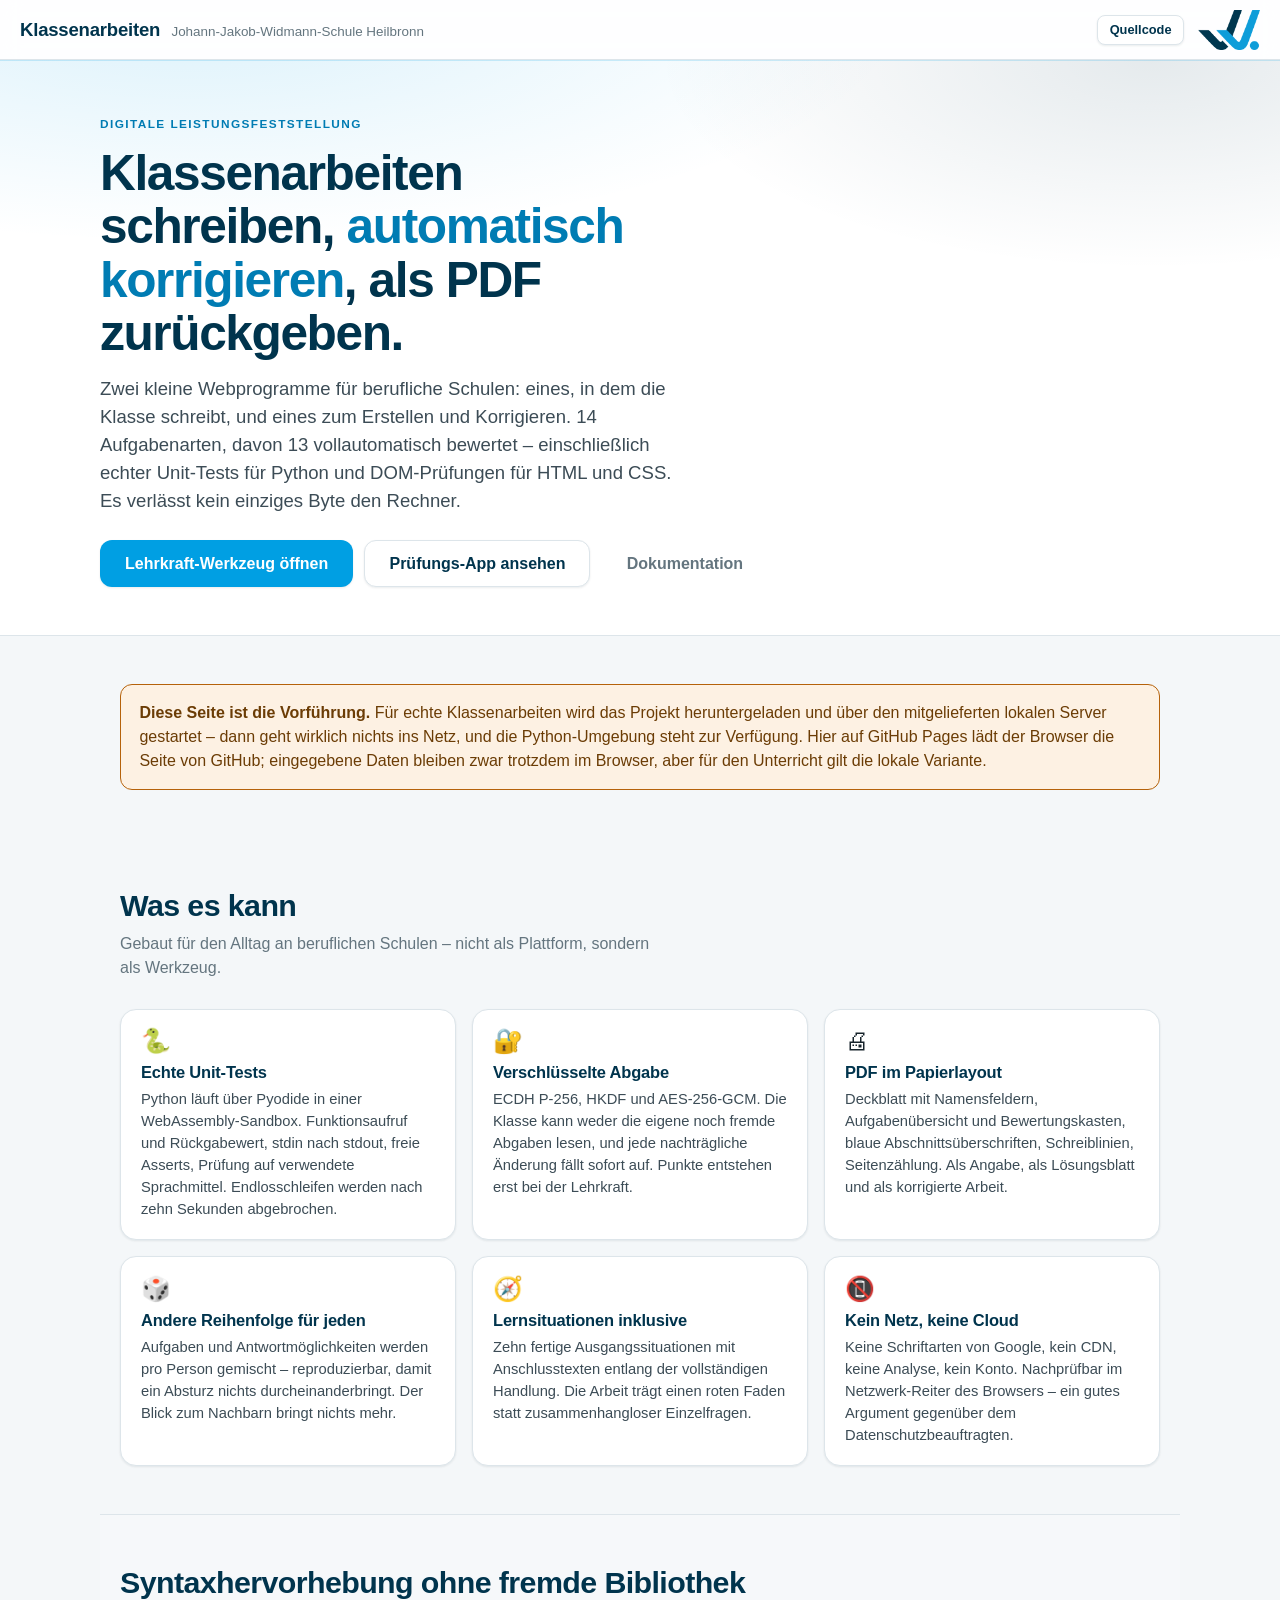
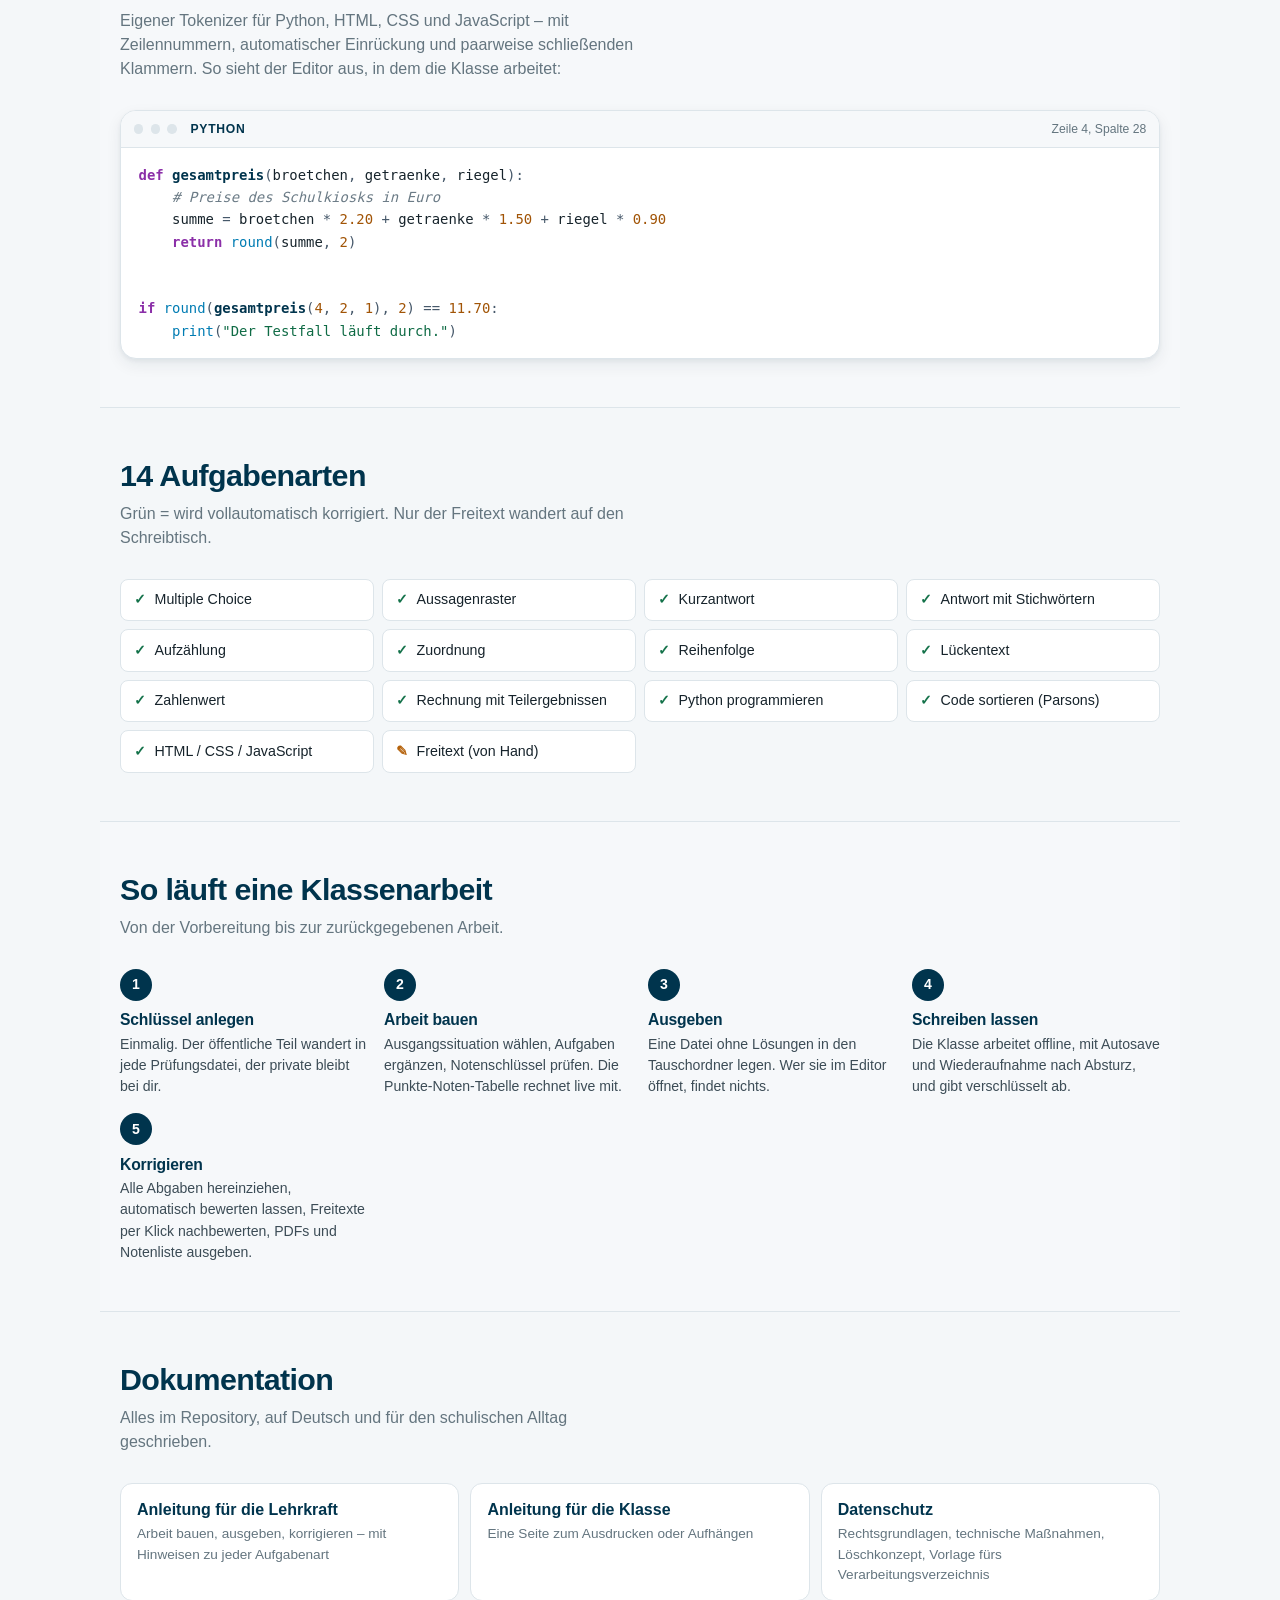
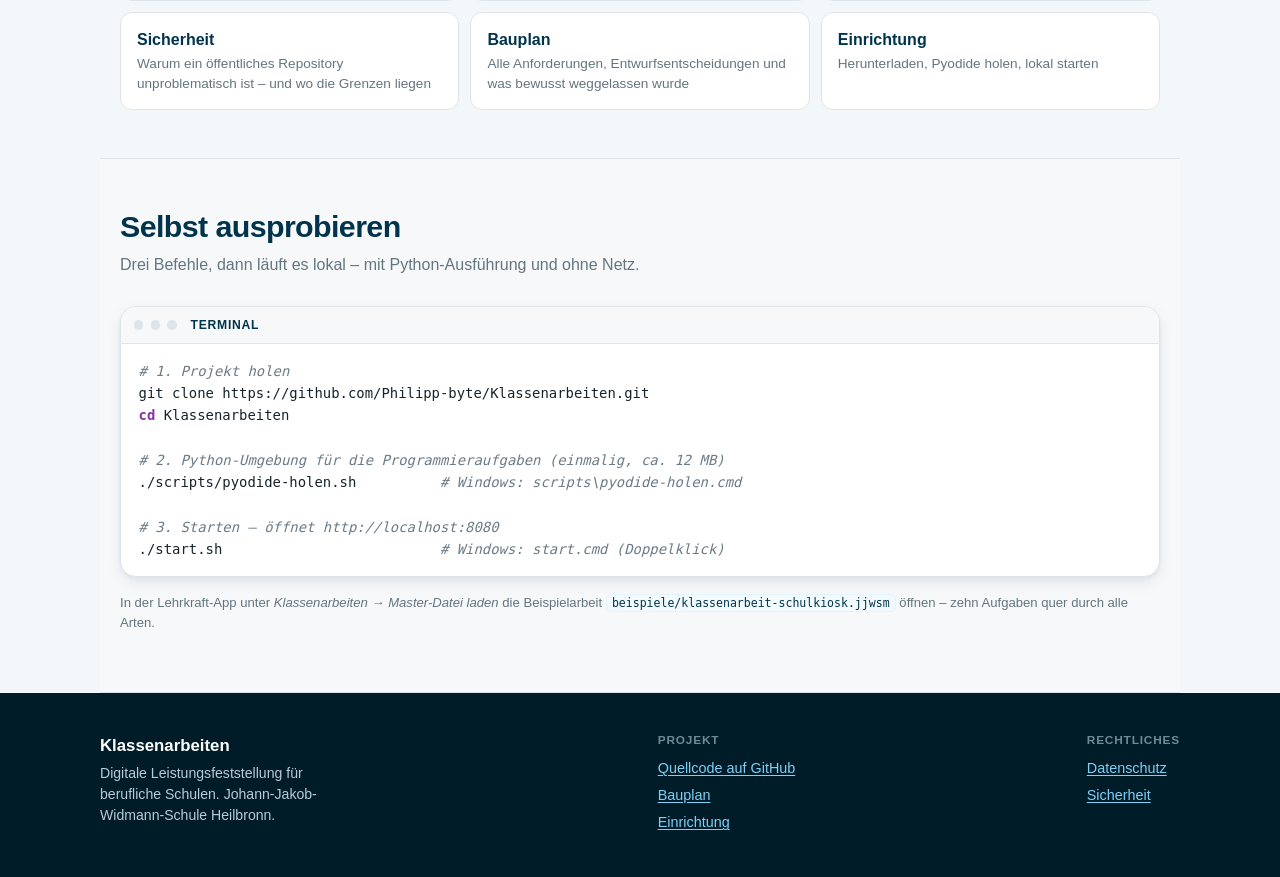
==== index.html @ 6e0c778c "Modernes Design, einfachere Bedienung und Syntaxhervorhebung Code-Editor (app/shared/code-editor.js)" ====
<!doctype html>
<html lang="de">
<head>
<meta charset="utf-8">
<meta name="viewport" content="width=device-width, initial-scale=1">
<title>Klassenarbeiten · JJWS</title>
<meta name="description" content="Digitale Klassenarbeiten mit automatischer Korrektur – auch für Python und Webprogrammierung. Alles bleibt lokal im Browser.">
<link rel="stylesheet" href="app/shared/theme.css">
<link rel="icon" href="assets/logo/JJWS_Bildmarke_bunt.png">
<style>
  .held {
    background:
      radial-gradient(1200px 400px at 15% -10%, rgba(0, 159, 227, .14), transparent 60%),
      radial-gradient(900px 380px at 90% 0%, rgba(0, 52, 77, .10), transparent 55%),
      var(--paper);
    border-bottom: 1px solid var(--grey-200);
    padding: 3.5rem 1.25rem 3rem;
  }
  .held-inhalt { max-width: 1080px; margin: 0 auto; }
  .held .marke {
    font-size: .74rem; font-weight: 700; letter-spacing: .12em; text-transform: uppercase;
    color: var(--blue-700); margin-bottom: .8rem;
  }
  .held h1 {
    font-size: clamp(2rem, 5.2vw, 3.1rem);
    line-height: 1.08;
    letter-spacing: -.028em;
    margin-bottom: .9rem;
    max-width: 20ch;
  }
  .held h1 em { font-style: normal; color: var(--blue-700); }
  .held .vorspann { font-size: clamp(1rem, 2.1vw, 1.16rem); color: var(--ink-2); max-width: 56ch; margin-bottom: 1.6rem; }
  .held .knoepfe { display: flex; gap: .7rem; flex-wrap: wrap; }

  .band { max-width: 1080px; margin: 0 auto; padding: 3rem 1.25rem; }
  .band-grau { background: var(--grey-050); border-block: 1px solid var(--grey-200); }
  .band h2 { font-size: clamp(1.4rem, 3vw, 1.9rem); letter-spacing: -.02em; margin-bottom: .5rem; }
  .band .unterzeile { color: var(--grey); max-width: 60ch; margin-bottom: 1.8rem; }

  .merkmale { display: grid; grid-template-columns: repeat(auto-fit, minmax(250px, 1fr)); gap: 1rem; }
  .merkmal { background: var(--paper); border: 1px solid var(--grey-200); border-radius: var(--r-lg); padding: 1.2rem 1.25rem; box-shadow: var(--schatten-1); }
  .merkmal .zeichen { font-size: 1.5rem; line-height: 1; margin-bottom: .6rem; display: block; }
  .merkmal h3 { margin-bottom: .3rem; }
  .merkmal p { color: var(--ink-2); font-size: .92rem; margin: 0; }

  .typen { display: grid; grid-template-columns: repeat(auto-fill, minmax(215px, 1fr)); gap: .5rem; }
  .typ {
    display: flex; align-items: center; gap: .55rem;
    background: var(--paper); border: 1px solid var(--grey-200);
    border-radius: var(--r-sm); padding: .6rem .8rem; font-size: .89rem;
  }
  .typ .haken { color: var(--green); font-weight: 700; flex: none; }
  .typ.manuell .haken { color: var(--amber); }

  .ablauf { display: grid; grid-template-columns: repeat(auto-fit, minmax(210px, 1fr)); gap: 1rem; counter-reset: s; }
  .ablauf > div { position: relative; padding-top: 2.6rem; }
  .ablauf > div::before {
    counter-increment: s; content: counter(s);
    position: absolute; top: 0; left: 0;
    width: 2rem; height: 2rem; border-radius: 50%;
    background: var(--navy); color: #fff;
    display: grid; place-items: center; font-weight: 700; font-size: .88rem;
  }
  .ablauf h3 { margin-bottom: .25rem; font-size: .98rem; }
  .ablauf p { font-size: .88rem; color: var(--ink-2); margin: 0; }

  .code-schau {
    background: var(--paper); border: 1px solid var(--grey-200);
    border-radius: var(--r-lg); overflow: hidden; box-shadow: var(--schatten-2);
  }
  .code-schau .leiste {
    display: flex; align-items: center; gap: .45rem;
    padding: .55rem .8rem; background: var(--grey-050); border-bottom: 1px solid var(--grey-200);
    font-size: .76rem; color: var(--grey);
  }
  .code-schau .punkt { width: .6rem; height: .6rem; border-radius: 50%; background: var(--grey-200); }
  .code-schau pre { margin: 0; padding: 1rem 1.1rem; overflow-x: auto; font-family: var(--mono); font-size: .86rem; line-height: 1.6; }

  .warnkasten {
    border: 1px solid var(--amber); background: var(--amber-100);
    border-radius: var(--r); padding: 1rem 1.15rem; color: #6b3c05;
  }
  .warnkasten strong { color: #6b3c05; }

  .fuss { background: var(--navy-900); color: #b9cbd6; padding: 2.5rem 1.25rem; }
  .fuss .inner { max-width: 1080px; margin: 0 auto; display: flex; gap: 2rem; flex-wrap: wrap; justify-content: space-between; }
  .fuss a { color: #7fd0f5; }
  .fuss h4 { color: #6f8b9b; }
  .fuss ul { list-style: none; padding: 0; margin: 0; line-height: 1.9; font-size: .9rem; }

  .doku-liste { display: grid; grid-template-columns: repeat(auto-fit, minmax(260px, 1fr)); gap: .7rem; }
  .doku-liste a {
    display: block; background: var(--paper); border: 1px solid var(--grey-200);
    border-radius: var(--r); padding: .9rem 1rem; text-decoration: none; transition: all var(--uebergang);
  }
  .doku-liste a:hover { border-color: var(--blue); transform: translateY(-2px); box-shadow: var(--schatten-2); }
  .doku-liste .t { font-weight: 700; color: var(--navy); margin-bottom: .15rem; }
  .doku-liste .b { font-size: .85rem; color: var(--grey); }
</style>
</head>
<body>

<header class="app-header">
  <div class="titel">
    <h1>Klassenarbeiten</h1>
    <span class="sub">Johann-Jakob-Widmann-Schule Heilbronn</span>
  </div>
  <div class="kopf-rechts">
    <a class="btn sekundaer klein" href="https://github.com/Philipp-byte/Klassenarbeiten">Quellcode</a>
    <img class="logo" src="assets/logo/JJWS_Bildmarke_bunt.png" alt="Johann-Jakob-Widmann-Schule">
  </div>
</header>

<section class="held">
  <div class="held-inhalt">
    <div class="marke">Digitale Leistungsfeststellung</div>
    <h1>Klassenarbeiten schreiben, <em>automatisch korrigieren</em>, als PDF zurückgeben.</h1>
    <p class="vorspann">
      Zwei kleine Webprogramme für berufliche Schulen: eines, in dem die Klasse schreibt,
      und eines zum Erstellen und Korrigieren. 14 Aufgabenarten, davon 13 vollautomatisch
      bewertet – einschließlich echter Unit-Tests für Python und DOM-Prüfungen für HTML und CSS.
      Es verlässt kein einziges Byte den Rechner.
    </p>
    <div class="knoepfe">
      <a class="btn gross" href="app/lehrer/">Lehrkraft-Werkzeug öffnen</a>
      <a class="btn gross sekundaer" href="app/pruefung/">Prüfungs-App ansehen</a>
      <a class="btn gross leise" href="#dokumentation">Dokumentation</a>
    </div>
  </div>
</section>

<section class="band">
  <div class="warnkasten">
    <strong>Diese Seite ist die Vorführung.</strong>
    Für echte Klassenarbeiten wird das Projekt heruntergeladen und über den mitgelieferten
    lokalen Server gestartet – dann geht wirklich nichts ins Netz, und die Python-Umgebung
    steht zur Verfügung. Hier auf GitHub Pages lädt der Browser die Seite von GitHub;
    eingegebene Daten bleiben zwar trotzdem im Browser, aber für den Unterricht gilt die
    lokale Variante.
  </div>
</section>

<section class="band">
  <h2>Was es kann</h2>
  <p class="unterzeile">Gebaut für den Alltag an beruflichen Schulen – nicht als Plattform, sondern als Werkzeug.</p>
  <div class="merkmale">
    <div class="merkmal">
      <span class="zeichen">🐍</span>
      <h3>Echte Unit-Tests</h3>
      <p>Python läuft über Pyodide in einer WebAssembly-Sandbox. Funktionsaufruf und Rückgabewert,
         stdin nach stdout, freie Asserts, Prüfung auf verwendete Sprachmittel. Endlosschleifen
         werden nach zehn Sekunden abgebrochen.</p>
    </div>
    <div class="merkmal">
      <span class="zeichen">🔐</span>
      <h3>Verschlüsselte Abgabe</h3>
      <p>ECDH P-256, HKDF und AES-256-GCM. Die Klasse kann weder die eigene noch fremde Abgaben
         lesen, und jede nachträgliche Änderung fällt sofort auf. Punkte entstehen erst bei
         der Lehrkraft.</p>
    </div>
    <div class="merkmal">
      <span class="zeichen">🖨</span>
      <h3>PDF im Papierlayout</h3>
      <p>Deckblatt mit Namensfeldern, Aufgabenübersicht und Bewertungskasten, blaue
         Abschnittsüberschriften, Schreiblinien, Seitenzählung. Als Angabe, als Lösungsblatt
         und als korrigierte Arbeit.</p>
    </div>
    <div class="merkmal">
      <span class="zeichen">🎲</span>
      <h3>Andere Reihenfolge für jeden</h3>
      <p>Aufgaben und Antwortmöglichkeiten werden pro Person gemischt – reproduzierbar, damit
         ein Absturz nichts durcheinanderbringt. Der Blick zum Nachbarn bringt nichts mehr.</p>
    </div>
    <div class="merkmal">
      <span class="zeichen">🧭</span>
      <h3>Lernsituationen inklusive</h3>
      <p>Zehn fertige Ausgangssituationen mit Anschlusstexten entlang der vollständigen Handlung.
         Die Arbeit trägt einen roten Faden statt zusammenhangloser Einzelfragen.</p>
    </div>
    <div class="merkmal">
      <span class="zeichen">📵</span>
      <h3>Kein Netz, keine Cloud</h3>
      <p>Keine Schriftarten von Google, kein CDN, keine Analyse, kein Konto. Nachprüfbar im
         Netzwerk-Reiter des Browsers – ein gutes Argument gegenüber dem Datenschutzbeauftragten.</p>
    </div>
  </div>
</section>

<section class="band band-grau">
  <h2>Syntaxhervorhebung ohne fremde Bibliothek</h2>
  <p class="unterzeile">
    Eigener Tokenizer für Python, HTML, CSS und JavaScript – mit Zeilennummern, automatischer
    Einrückung und paarweise schließenden Klammern. So sieht der Editor aus, in dem die Klasse arbeitet:
  </p>
  <div class="code-schau">
    <div class="leiste">
      <span class="punkt"></span><span class="punkt"></span><span class="punkt"></span>
      <span style="margin-left:.4rem; font-weight:700; letter-spacing:.06em; color:var(--navy)">PYTHON</span>
      <span style="margin-left:auto">Zeile 4, Spalte 28</span>
    </div>
    <pre><code><span class="t-schluessel">def</span> <span class="t-funktion">gesamtpreis</span><span class="t-klammer">(</span>broetchen<span class="t-operator">,</span> getraenke<span class="t-operator">,</span> riegel<span class="t-klammer">)</span><span class="t-operator">:</span>
    <span class="t-kommentar"># Preise des Schulkiosks in Euro</span>
    summe <span class="t-operator">=</span> broetchen <span class="t-operator">*</span> <span class="t-zahl">2.20</span> <span class="t-operator">+</span> getraenke <span class="t-operator">*</span> <span class="t-zahl">1.50</span> <span class="t-operator">+</span> riegel <span class="t-operator">*</span> <span class="t-zahl">0.90</span>
    <span class="t-schluessel">return</span> <span class="t-eingebaut">round</span><span class="t-klammer">(</span>summe<span class="t-operator">,</span> <span class="t-zahl">2</span><span class="t-klammer">)</span>


<span class="t-schluessel">if</span> <span class="t-eingebaut">round</span><span class="t-klammer">(</span><span class="t-funktion">gesamtpreis</span><span class="t-klammer">(</span><span class="t-zahl">4</span><span class="t-operator">,</span> <span class="t-zahl">2</span><span class="t-operator">,</span> <span class="t-zahl">1</span><span class="t-klammer">)</span><span class="t-operator">,</span> <span class="t-zahl">2</span><span class="t-klammer">)</span> <span class="t-operator">==</span> <span class="t-zahl">11.70</span><span class="t-operator">:</span>
    <span class="t-eingebaut">print</span><span class="t-klammer">(</span><span class="t-text">"Der Testfall läuft durch."</span><span class="t-klammer">)</span></code></pre>
  </div>
</section>

<section class="band">
  <h2>14 Aufgabenarten</h2>
  <p class="unterzeile">Grün = wird vollautomatisch korrigiert. Nur der Freitext wandert auf den Schreibtisch.</p>
  <div class="typen">
    <div class="typ"><span class="haken">✓</span> Multiple Choice</div>
    <div class="typ"><span class="haken">✓</span> Aussagenraster</div>
    <div class="typ"><span class="haken">✓</span> Kurzantwort</div>
    <div class="typ"><span class="haken">✓</span> Antwort mit Stichwörtern</div>
    <div class="typ"><span class="haken">✓</span> Aufzählung</div>
    <div class="typ"><span class="haken">✓</span> Zuordnung</div>
    <div class="typ"><span class="haken">✓</span> Reihenfolge</div>
    <div class="typ"><span class="haken">✓</span> Lückentext</div>
    <div class="typ"><span class="haken">✓</span> Zahlenwert</div>
    <div class="typ"><span class="haken">✓</span> Rechnung mit Teilergebnissen</div>
    <div class="typ"><span class="haken">✓</span> Python programmieren</div>
    <div class="typ"><span class="haken">✓</span> Code sortieren (Parsons)</div>
    <div class="typ"><span class="haken">✓</span> HTML / CSS / JavaScript</div>
    <div class="typ manuell"><span class="haken">✎</span> Freitext (von Hand)</div>
  </div>
</section>

<section class="band band-grau">
  <h2>So läuft eine Klassenarbeit</h2>
  <p class="unterzeile">Von der Vorbereitung bis zur zurückgegebenen Arbeit.</p>
  <div class="ablauf">
    <div>
      <h3>Schlüssel anlegen</h3>
      <p>Einmalig. Der öffentliche Teil wandert in jede Prüfungsdatei, der private bleibt bei dir.</p>
    </div>
    <div>
      <h3>Arbeit bauen</h3>
      <p>Ausgangssituation wählen, Aufgaben ergänzen, Notenschlüssel prüfen. Die Punkte-Noten-Tabelle rechnet live mit.</p>
    </div>
    <div>
      <h3>Ausgeben</h3>
      <p>Eine Datei ohne Lösungen in den Tauschordner legen. Wer sie im Editor öffnet, findet nichts.</p>
    </div>
    <div>
      <h3>Schreiben lassen</h3>
      <p>Die Klasse arbeitet offline, mit Autosave und Wiederaufnahme nach Absturz, und gibt verschlüsselt ab.</p>
    </div>
    <div>
      <h3>Korrigieren</h3>
      <p>Alle Abgaben hereinziehen, automatisch bewerten lassen, Freitexte per Klick nachbewerten, PDFs und Notenliste ausgeben.</p>
    </div>
  </div>
</section>

<section class="band" id="dokumentation">
  <h2>Dokumentation</h2>
  <p class="unterzeile">Alles im Repository, auf Deutsch und für den schulischen Alltag geschrieben.</p>
  <div class="doku-liste">
    <a href="docs/anleitung-lehrkraft.md">
      <div class="t">Anleitung für die Lehrkraft</div>
      <div class="b">Arbeit bauen, ausgeben, korrigieren – mit Hinweisen zu jeder Aufgabenart</div>
    </a>
    <a href="docs/anleitung-sus.md">
      <div class="t">Anleitung für die Klasse</div>
      <div class="b">Eine Seite zum Ausdrucken oder Aufhängen</div>
    </a>
    <a href="DATENSCHUTZ.md">
      <div class="t">Datenschutz</div>
      <div class="b">Rechtsgrundlagen, technische Maßnahmen, Löschkonzept, Vorlage fürs Verarbeitungsverzeichnis</div>
    </a>
    <a href="SICHERHEIT.md">
      <div class="t">Sicherheit</div>
      <div class="b">Warum ein öffentliches Repository unproblematisch ist – und wo die Grenzen liegen</div>
    </a>
    <a href="BAUPLAN.md">
      <div class="t">Bauplan</div>
      <div class="b">Alle Anforderungen, Entwurfsentscheidungen und was bewusst weggelassen wurde</div>
    </a>
    <a href="README.md">
      <div class="t">Einrichtung</div>
      <div class="b">Herunterladen, Pyodide holen, lokal starten</div>
    </a>
  </div>
</section>

<section class="band band-grau">
  <h2>Selbst ausprobieren</h2>
  <p class="unterzeile">Drei Befehle, dann läuft es lokal – mit Python-Ausführung und ohne Netz.</p>
  <div class="code-schau">
    <div class="leiste">
      <span class="punkt"></span><span class="punkt"></span><span class="punkt"></span>
      <span style="margin-left:.4rem; font-weight:700; letter-spacing:.06em; color:var(--navy)">TERMINAL</span>
    </div>
    <pre><code><span class="t-kommentar"># 1. Projekt holen</span>
git clone https://github.com/Philipp-byte/Klassenarbeiten.git
<span class="t-schluessel">cd</span> Klassenarbeiten

<span class="t-kommentar"># 2. Python-Umgebung für die Programmieraufgaben (einmalig, ca. 12 MB)</span>
./scripts/pyodide-holen.sh          <span class="t-kommentar"># Windows: scripts\pyodide-holen.cmd</span>

<span class="t-kommentar"># 3. Starten – öffnet http://localhost:8080</span>
./start.sh                          <span class="t-kommentar"># Windows: start.cmd (Doppelklick)</span></code></pre>
  </div>
  <p class="klein grau" style="margin-top:1rem">
    In der Lehrkraft-App unter <em>Klassenarbeiten → Master-Datei laden</em> die Beispielarbeit
    <code>beispiele/klassenarbeit-schulkiosk.jjwsm</code> öffnen – zehn Aufgaben quer durch alle Arten.
  </p>
</section>

<footer class="fuss">
  <div class="inner">
    <div>
      <div style="font-weight:700; color:#fff; font-size:1.05rem; margin-bottom:.3rem">Klassenarbeiten</div>
      <div style="font-size:.88rem; max-width:34ch">
        Digitale Leistungsfeststellung für berufliche Schulen.
        Johann-Jakob-Widmann-Schule Heilbronn.
      </div>
    </div>
    <div>
      <h4>Projekt</h4>
      <ul>
        <li><a href="https://github.com/Philipp-byte/Klassenarbeiten">Quellcode auf GitHub</a></li>
        <li><a href="BAUPLAN.md">Bauplan</a></li>
        <li><a href="README.md">Einrichtung</a></li>
      </ul>
    </div>
    <div>
      <h4>Rechtliches</h4>
      <ul>
        <li><a href="DATENSCHUTZ.md">Datenschutz</a></li>
        <li><a href="SICHERHEIT.md">Sicherheit</a></li>
      </ul>
    </div>
  </div>
</footer>

</body>
</html>
---- app/shared/theme.css ----
/* ==========================================================================
   JJWS – gemeinsame Design-Schicht für beide Apps
   Johann-Jakob-Widmann-Schule Heilbronn

   Keine externen Ressourcen (keine Google Fonts, kein CDN) – DSGVO-konform.
   Die Markenfarben Navy #00344D und Markenblau #009FE3 tragen das Bild; alles
   Übrige ist ruhiges Grau, damit die Inhalte im Vordergrund stehen.
   ========================================================================== */

:root {
  /* --- Marke --- */
  --navy: #00344d;
  --navy-900: #001c29;
  --navy-800: #002536;
  --navy-600: #0a4a67;
  --navy-100: #dce8ee;
  --navy-050: #eef4f7;
  --blue: #009fe3;
  --blue-700: #007cb3;
  --blue-600: #0090cf;
  --blue-100: #e3f4fd;
  --blue-050: #f2fafe;

  /* --- Neutrale Töne --- */
  --ink: #16232b;
  --ink-2: #3c4c56;
  --grey: #64757f;
  --grey-400: #9aa8b1;
  --grey-200: #dde5ea;
  --grey-100: #eef2f5;
  --grey-050: #f6f8fa;
  --paper: #ffffff;
  --canvas: #f4f7f9;

  /* --- Signale, nur funktional --- */
  --red: #c0272d;
  --red-100: #fdecec;
  --green: #14724a;
  --green-100: #e4f5ec;
  --amber: #b5620b;
  --amber-100: #fdf1e3;

  /* --- Form --- */
  --r-sm: 8px;
  --r: 12px;
  --r-lg: 16px;
  --r-xl: 22px;
  --r-voll: 999px;

  /* --- Tiefe: leicht, gestapelt, nie hart --- */
  --schatten-1: 0 1px 2px rgba(11, 43, 58, .05), 0 1px 3px rgba(11, 43, 58, .04);
  --schatten-2: 0 2px 4px rgba(11, 43, 58, .05), 0 6px 16px rgba(11, 43, 58, .07);
  --schatten-3: 0 8px 20px rgba(11, 43, 58, .10), 0 24px 48px rgba(11, 43, 58, .10);
  --ring: 0 0 0 3px rgba(0, 159, 227, .28);

  --font: "Open Sans", "Segoe UI", Arial, Helvetica, sans-serif;
  --mono: "Cascadia Mono", "JetBrains Mono", "Consolas", "DejaVu Sans Mono", "Courier New", monospace;
  --uebergang: 140ms cubic-bezier(.2, .7, .3, 1);
}

* { box-sizing: border-box; }
html, body { margin: 0; padding: 0; }

body {
  font-family: var(--font);
  font-size: 16px;
  line-height: 1.5;
  color: var(--ink);
  background: var(--canvas);
  -webkit-text-size-adjust: 100%;
  -webkit-font-smoothing: antialiased;
}

h1, h2, h3, h4 {
  font-family: var(--font);
  color: var(--navy);
  line-height: 1.25;
  margin: 0 0 .5rem;
  letter-spacing: -.011em;
}
h1 { font-size: 1.55rem; font-weight: 700; }
h2 { font-size: 1.22rem; font-weight: 700; }
h3 { font-size: 1.03rem; font-weight: 700; }
h4 {
  font-size: .74rem;
  font-weight: 700;
  letter-spacing: .07em;
  text-transform: uppercase;
  color: var(--grey);
  margin-bottom: .45rem;
}

p { margin: 0 0 .7rem; }
a { color: var(--blue-700); text-decoration-thickness: 1px; text-underline-offset: 2px; }
a:hover { color: var(--navy); }
::selection { background: var(--blue-100); }

/* --------------------------------------------------------------- Kopfzeile */
/* Logo laut Corporate Design bei HTML immer OBEN RECHTS. */
.app-header {
  display: flex;
  align-items: center;
  justify-content: space-between;
  gap: 1rem;
  background: rgba(255, 255, 255, .88);
  backdrop-filter: saturate(160%) blur(10px);
  -webkit-backdrop-filter: saturate(160%) blur(10px);
  border-bottom: 1px solid var(--grey-200);
  box-shadow: 0 1px 0 rgba(0, 159, 227, .18);
  padding: .6rem 1.25rem;
  position: sticky;
  top: 0;
  z-index: 40;
}
.app-header .titel { display: flex; align-items: baseline; gap: .7rem; flex-wrap: wrap; }
.app-header h1 { margin: 0; font-size: 1.16rem; }
.app-header .sub { color: var(--grey); font-size: .84rem; }
.app-header img.logo { height: 40px; width: auto; display: block; }
.app-header .kopf-rechts { display: flex; align-items: center; gap: .9rem; }

.rollen-chip {
  font-size: .68rem;
  font-weight: 700;
  letter-spacing: .08em;
  text-transform: uppercase;
  padding: .26rem .6rem;
  border-radius: var(--r-voll);
  background: var(--navy);
  color: #fff;
}
.rollen-chip.sus { background: var(--blue); }

/* ------------------------------------------------------------------ Layout */
.wrap { max-width: 1220px; margin: 0 auto; padding: 1.5rem 1.25rem 5rem; }
.wrap-schmal { max-width: 760px; }
.zeile { display: flex; gap: .6rem; align-items: center; flex-wrap: wrap; }
.zeile-eng { display: flex; gap: .4rem; align-items: center; flex-wrap: wrap; }
.spalten { display: grid; gap: 1rem; }
.spalten-2 { grid-template-columns: repeat(auto-fit, minmax(290px, 1fr)); }
.spalten-3 { grid-template-columns: repeat(auto-fit, minmax(220px, 1fr)); }
.schieb-rechts { margin-left: auto; }
.stapel > * + * { margin-top: .6rem; }
.abstand-oben { margin-top: 1.2rem; }
.trenner { height: 1px; background: var(--grey-200); border: 0; margin: 1.2rem 0; }

/* ------------------------------------------------------------------- Karte */
.karte {
  background: var(--paper);
  border: 1px solid var(--grey-200);
  border-radius: var(--r-lg);
  padding: 1.15rem 1.25rem;
  box-shadow: var(--schatten-1);
}
.karte + .karte { margin-top: 1rem; }
.karte-kopf {
  display: flex;
  align-items: center;
  justify-content: space-between;
  gap: .8rem;
  flex-wrap: wrap;
  margin-bottom: .85rem;
}
.karte-kopf h2, .karte-kopf h3 { margin: 0; }

/* Aufklappbare Karte */
details.karte > summary {
  cursor: pointer;
  list-style: none;
  display: flex;
  align-items: center;
  gap: .5rem;
  font-weight: 700;
  color: var(--navy);
  margin: -.15rem 0;
  padding: .15rem 0;
  border-radius: var(--r-sm);
}
details.karte > summary::-webkit-details-marker { display: none; }
details.karte > summary::before {
  content: "";
  width: .5rem;
  height: .5rem;
  border-right: 2px solid var(--blue);
  border-bottom: 2px solid var(--blue);
  transform: rotate(-45deg);
  transition: transform var(--uebergang);
  flex: none;
  margin-right: .2rem;
}
details.karte[open] > summary::before { transform: rotate(45deg); }
details.karte > summary:focus-visible { outline: 2px solid var(--blue); outline-offset: 3px; }

/* ---------------------------------------------------------------- Buttons */
.btn {
  font-family: var(--font);
  font-size: .9rem;
  font-weight: 650;
  padding: .55rem 1.05rem;
  border-radius: var(--r-sm);
  border: 1px solid transparent;
  background: var(--blue);
  color: #fff;
  cursor: pointer;
  transition: background var(--uebergang), box-shadow var(--uebergang),
              transform var(--uebergang), border-color var(--uebergang), color var(--uebergang);
  display: inline-flex;
  align-items: center;
  justify-content: center;
  gap: .45rem;
  text-decoration: none;
  line-height: 1.35;
  box-shadow: var(--schatten-1);
  white-space: nowrap;
}
.btn:hover:not(:disabled) { background: var(--blue-600); box-shadow: var(--schatten-2); transform: translateY(-1px); }
.btn:active:not(:disabled) { transform: translateY(0); box-shadow: var(--schatten-1); }
.btn:focus-visible { outline: none; box-shadow: var(--ring); }
.btn:disabled { opacity: .45; cursor: not-allowed; box-shadow: none; }

.btn.sekundaer { background: var(--paper); color: var(--navy); border-color: var(--grey-200); }
.btn.sekundaer:hover:not(:disabled) { background: var(--blue-050); border-color: var(--blue); color: var(--navy); }
.btn.dunkel { background: var(--navy); }
.btn.dunkel:hover:not(:disabled) { background: var(--navy-600); }
.btn.warnung { background: var(--paper); color: var(--red); border-color: var(--grey-200); }
.btn.warnung:hover:not(:disabled) { background: var(--red-100); border-color: var(--red); }
.btn.leise { background: transparent; color: var(--grey); border-color: transparent; box-shadow: none; }
.btn.leise:hover:not(:disabled) { background: var(--grey-100); color: var(--navy); transform: none; }
.btn.gross { font-size: 1rem; padding: .72rem 1.5rem; border-radius: var(--r); }
.btn.klein { font-size: .8rem; padding: .34rem .7rem; border-radius: var(--r-sm); }
.btn.rund { width: 2rem; height: 2rem; padding: 0; border-radius: var(--r-sm); }

/* ------------------------------------------------------------- Formulare */
label.feld { display: block; margin-bottom: .85rem; }
label.feld > span.bez {
  display: block;
  font-size: .78rem;
  font-weight: 700;
  color: var(--navy);
  margin-bottom: .3rem;
  letter-spacing: .01em;
}
label.feld > span.hinweis {
  display: block;
  font-size: .78rem;
  color: var(--grey);
  margin-top: .3rem;
  line-height: 1.4;
}

input[type="text"], input[type="number"], input[type="password"], input[type="date"],
select, textarea {
  font-family: var(--font);
  font-size: .94rem;
  color: var(--ink);
  width: 100%;
  padding: .55rem .7rem;
  border: 1.5px solid var(--grey-200);
  border-radius: var(--r-sm);
  background: var(--paper);
  transition: border-color var(--uebergang), box-shadow var(--uebergang), background var(--uebergang);
}
input::placeholder, textarea::placeholder { color: var(--grey-400); }
textarea { resize: vertical; min-height: 4.6rem; line-height: 1.5; }
input:hover:not(:focus), select:hover:not(:focus), textarea:hover:not(:focus) { border-color: var(--grey-400); }
input:focus, select:focus, textarea:focus {
  outline: none;
  border-color: var(--blue);
  box-shadow: var(--ring);
}
input[type="checkbox"], input[type="radio"] {
  width: 1.15rem; height: 1.15rem; accent-color: var(--blue); margin: 0; cursor: pointer;
}
input.schmal, select.schmal { width: auto; min-width: 5.5rem; }
select {
  appearance: none;
  background-image: url("data:image/svg+xml;charset=utf-8,%3Csvg xmlns='http://www.w3.org/2000/svg' width='12' height='8'%3E%3Cpath fill='%2364757f' d='M1 1l5 5 5-5'/%3E%3C/svg%3E");
  background-repeat: no-repeat;
  background-position: right .7rem center;
  padding-right: 2rem;
}

/* Schalter statt nacktem Kontrollkästchen */
label.schalter {
  display: inline-flex;
  align-items: center;
  gap: .55rem;
  cursor: pointer;
  padding: .3rem 0;
  font-size: .92rem;
}
label.schalter input { position: absolute; opacity: 0; pointer-events: none; }
label.schalter .gleis {
  width: 2.4rem; height: 1.35rem;
  border-radius: var(--r-voll);
  background: var(--grey-200);
  position: relative;
  flex: none;
  transition: background var(--uebergang);
}
label.schalter .gleis::after {
  content: "";
  position: absolute;
  top: 2px; left: 2px;
  width: 1.05rem; height: 1.05rem;
  border-radius: 50%;
  background: #fff;
  box-shadow: var(--schatten-1);
  transition: transform var(--uebergang);
}
label.schalter input:checked + .gleis { background: var(--blue); }
label.schalter input:checked + .gleis::after { transform: translateX(1.05rem); }
label.schalter input:focus-visible + .gleis { box-shadow: var(--ring); }

fieldset { border: 1px solid var(--grey-200); border-radius: var(--r); padding: .8rem 1rem; margin: 0 0 .9rem; }
legend { font-size: .78rem; font-weight: 700; color: var(--navy); padding: 0 .35rem; }

/* ------------------------------------------------------------ Quelltext */
pre.code, code { font-family: var(--mono); font-size: .87rem; tab-size: 4; }
pre.code {
  background: var(--navy-900);
  color: #dcecf4;
  padding: .8rem .95rem;
  border-radius: var(--r);
  overflow-x: auto;
  margin: 0;
  line-height: 1.5;
}
pre.ausgabe {
  background: var(--grey-050);
  color: var(--ink);
  border: 1px solid var(--grey-200);
  padding: .7rem .85rem;
  border-radius: var(--r);
  overflow-x: auto;
  margin: 0;
  font-family: var(--mono);
  font-size: .85rem;
  white-space: pre-wrap;
  max-height: 18rem;
}
code:not(pre code) {
  background: var(--blue-050);
  border: 1px solid var(--blue-100);
  padding: .05rem .32rem;
  border-radius: 5px;
  color: var(--navy);
  font-size: .88em;
}

/* --------------------------------------------------------------- Hinweise */
.hinweis {
  border: 1px solid var(--blue-100);
  border-left: 3px solid var(--blue);
  background: var(--blue-050);
  padding: .7rem .95rem;
  border-radius: var(--r-sm);
  font-size: .9rem;
  color: var(--ink-2);
}
.hinweis.gut { border-color: #cbe9d9; border-left-color: var(--green); background: var(--green-100); }
.hinweis.warn { border-color: #f6ddbf; border-left-color: var(--amber); background: var(--amber-100); }
.hinweis.fehler { border-color: #f3cccd; border-left-color: var(--red); background: var(--red-100); }
.hinweis p:last-child { margin-bottom: 0; }
.hinweis strong { color: var(--navy); }

.plakette {
  display: inline-flex;
  align-items: center;
  gap: .3rem;
  font-size: .74rem;
  font-weight: 700;
  padding: .2rem .55rem;
  border-radius: var(--r-voll);
  background: var(--grey-100);
  color: var(--grey);
  white-space: nowrap;
  letter-spacing: .01em;
}
.plakette.gut { background: var(--green-100); color: var(--green); }
.plakette.teil { background: var(--amber-100); color: var(--amber); }
.plakette.fehler { background: var(--red-100); color: var(--red); }
.plakette.info { background: var(--blue-100); color: var(--navy); }
.plakette.offen { background: var(--navy); color: #fff; }

/* --------------------------------------------------------------- Tabellen */
table.liste {
  width: 100%;
  border-collapse: separate;
  border-spacing: 0;
  font-size: .9rem;
  background: var(--paper);
  border-radius: var(--r);
  overflow: hidden;
  border: 1px solid var(--grey-200);
}
table.liste th {
  background: var(--navy-050);
  color: var(--navy);
  text-align: left;
  font-weight: 700;
  padding: .6rem .75rem;
  white-space: nowrap;
  font-size: .76rem;
  letter-spacing: .05em;
  text-transform: uppercase;
  border-bottom: 1px solid var(--grey-200);
}
table.liste td { padding: .6rem .75rem; border-bottom: 1px solid var(--grey-100); vertical-align: top; }
table.liste tbody tr:last-child td { border-bottom: 0; }
table.liste tbody tr:hover td { background: var(--blue-050); }
table.liste td.zahl, table.liste th.zahl { text-align: right; font-variant-numeric: tabular-nums; }
.tabelle-scroll { overflow-x: auto; border-radius: var(--r); }

/* ------------------------------------------------------------------- Tabs */
.tabs {
  display: flex;
  gap: .25rem;
  background: var(--grey-100);
  padding: .3rem;
  border-radius: var(--r);
  margin-bottom: 1.3rem;
  overflow-x: auto;
  width: fit-content;
  max-width: 100%;
}
.tabs button {
  font-family: var(--font);
  font-size: .89rem;
  font-weight: 650;
  color: var(--grey);
  background: none;
  border: 0;
  border-radius: var(--r-sm);
  padding: .48rem .95rem;
  cursor: pointer;
  white-space: nowrap;
  transition: background var(--uebergang), color var(--uebergang), box-shadow var(--uebergang);
}
.tabs button:hover { color: var(--navy); }
.tabs button[aria-selected="true"] {
  color: var(--navy);
  background: var(--paper);
  box-shadow: var(--schatten-1);
}
.tabs button:focus-visible { outline: none; box-shadow: var(--ring); }

/* ---------------------------------------------------------- Aufgabenbox */
.aufgabe {
  border: 1px solid var(--grey-200);
  border-left: 3px solid var(--blue);
  background: var(--paper);
  border-radius: var(--r);
  padding: 1rem 1.15rem;
  margin-bottom: 1rem;
  box-shadow: var(--schatten-1);
}
.aufgabe > .kopf {
  display: flex;
  justify-content: space-between;
  align-items: baseline;
  gap: .8rem;
  margin-bottom: .55rem;
  flex-wrap: wrap;
}
.aufgabe > .kopf .nr { font-weight: 700; color: var(--navy); font-size: 1rem; }
.aufgabe > .kopf .punkte { font-size: .8rem; color: var(--grey); font-weight: 650; white-space: nowrap; }
.aufgabe .text { margin-bottom: .8rem; }
.aufgabe .text ul, .aufgabe .text ol { margin: .35rem 0 .7rem 1.2rem; padding: 0; }

/* Antwortoptionen */
.option {
  display: flex;
  gap: .65rem;
  align-items: flex-start;
  padding: .6rem .75rem;
  border: 1.5px solid var(--grey-200);
  border-radius: var(--r-sm);
  margin-bottom: .4rem;
  cursor: pointer;
  background: var(--paper);
  transition: border-color var(--uebergang), background var(--uebergang), box-shadow var(--uebergang);
}
.option:hover { border-color: var(--blue); background: var(--blue-050); }
.option input { margin-top: .12rem; flex: none; }
.option.gewaehlt { border-color: var(--blue); background: var(--blue-050); box-shadow: var(--ring); }
.option.loesung { border-color: var(--green); background: var(--green-100); }
.option.falsch-gewaehlt { border-color: var(--red); background: var(--red-100); }

/* Lückentext */
input.luecke {
  display: inline-block;
  width: auto;
  min-width: 7rem;
  padding: .15rem .45rem;
  font-family: var(--mono);
  font-size: .9rem;
  border: 0;
  border-bottom: 2px solid var(--blue);
  border-radius: 5px 5px 0 0;
  background: var(--blue-050);
}
input.luecke:focus { box-shadow: none; background: var(--blue-100); }

/* ---------------------------------------------------- Aufgabennavigation */
.aufgaben-nav { display: flex; flex-wrap: wrap; gap: .3rem; }
.aufgaben-nav button {
  font-family: var(--font);
  width: 2.25rem;
  height: 2.25rem;
  border-radius: var(--r-sm);
  border: 1.5px solid var(--grey-200);
  background: var(--paper);
  color: var(--navy);
  font-weight: 700;
  font-size: .85rem;
  cursor: pointer;
  position: relative;
  transition: all var(--uebergang);
}
.aufgaben-nav button:hover { border-color: var(--blue); transform: translateY(-1px); }
.aufgaben-nav button[aria-current="true"] { background: var(--navy); color: #fff; border-color: var(--navy); }
.aufgaben-nav button.bearbeitet::after {
  content: "";
  position: absolute;
  right: 4px;
  bottom: 4px;
  width: 6px;
  height: 6px;
  border-radius: 50%;
  background: var(--blue);
}
.aufgaben-nav button[aria-current="true"].bearbeitet::after { background: #fff; }

/* Fortschritt */
.fortschritt { height: 6px; background: var(--grey-200); border-radius: var(--r-voll); overflow: hidden; }
.fortschritt > i { display: block; height: 100%; background: linear-gradient(90deg, var(--blue), var(--navy)); transition: width .3s ease; }

/* ---------------------------------------------------------- Kennzahlen */
.kennzahl {
  background: linear-gradient(160deg, var(--blue-050), var(--navy-050));
  border: 1px solid var(--grey-200);
  border-radius: var(--r);
  padding: .8rem .95rem;
}
.kennzahl .wert { font-size: 1.6rem; font-weight: 700; color: var(--navy); line-height: 1.1; font-variant-numeric: tabular-nums; }
.kennzahl .bez { font-size: .75rem; color: var(--grey); font-weight: 650; text-transform: uppercase; letter-spacing: .05em; margin-top: .15rem; }

.note-gross {
  font-size: 2.3rem;
  font-weight: 700;
  color: var(--navy);
  line-height: 1;
  font-variant-numeric: tabular-nums;
  letter-spacing: -.02em;
}

/* ------------------------------------------------------ Kacheln & Zustände */
.kachel {
  border: 1.5px solid var(--grey-200);
  border-radius: var(--r);
  padding: .9rem 1rem;
  cursor: pointer;
  background: var(--paper);
  text-align: left;
  font-family: var(--font);
  font-size: .92rem;
  color: var(--ink);
  transition: all var(--uebergang);
  display: block;
  width: 100%;
}
.kachel:hover { border-color: var(--blue); background: var(--blue-050); transform: translateY(-2px); box-shadow: var(--schatten-2); }
.kachel:focus-visible { outline: none; box-shadow: var(--ring); }
.kachel.gewaehlt { border-color: var(--blue); background: var(--blue-050); box-shadow: var(--schatten-2); }
.kachel .kachel-titel { font-weight: 700; color: var(--navy); margin-bottom: .15rem; }
.kachel .kachel-zeile { font-size: .8rem; color: var(--grey); }

.leer-zustand {
  text-align: center;
  padding: 2.5rem 1.5rem;
  color: var(--grey);
}
.leer-zustand .zeichen { font-size: 2.2rem; line-height: 1; margin-bottom: .6rem; opacity: .5; }
.leer-zustand .titel { font-weight: 700; color: var(--navy); font-size: 1.02rem; margin-bottom: .3rem; }
.leer-zustand p { max-width: 34rem; margin: 0 auto .9rem; font-size: .92rem; }

/* Schrittanzeige */
.schritte { display: flex; gap: .4rem; flex-wrap: wrap; margin-bottom: 1.1rem; }
.schritte .schritt {
  display: flex;
  align-items: center;
  gap: .45rem;
  font-size: .82rem;
  font-weight: 650;
  color: var(--grey);
  background: var(--paper);
  border: 1px solid var(--grey-200);
  border-radius: var(--r-voll);
  padding: .32rem .8rem .32rem .35rem;
}
.schritte .schritt .zahl {
  width: 1.4rem; height: 1.4rem;
  border-radius: 50%;
  background: var(--grey-100);
  color: var(--grey);
  display: grid;
  place-items: center;
  font-size: .74rem;
  flex: none;
}
.schritte .schritt.erledigt { border-color: #cbe9d9; background: var(--green-100); color: var(--green); }
.schritte .schritt.erledigt .zahl { background: var(--green); color: #fff; }
.schritte .schritt.offen { border-color: var(--blue); background: var(--blue-050); color: var(--navy); }
.schritte .schritt.offen .zahl { background: var(--blue); color: #fff; }

/* Ablagefläche für Dateien */
.ablage, .start-flaeche {
  border: 2px dashed var(--grey-200);
  border-radius: var(--r-lg);
  padding: 2rem 1.3rem;
  text-align: center;
  background: var(--grey-050);
  transition: all var(--uebergang);
}
.ablage:hover, .start-flaeche:hover { border-color: var(--blue); background: var(--blue-050); }
.ablage-aktiv { border-color: var(--blue) !important; background: var(--blue-100) !important; transform: scale(1.01); }

/* --------------------------------------------------------------- Dialoge */
dialog {
  border: 0;
  border-radius: var(--r-lg);
  padding: 0;
  max-width: min(680px, 94vw);
  box-shadow: var(--schatten-3);
  color: var(--ink);
  animation: dlg-auf 160ms cubic-bezier(.2, .8, .3, 1);
}
@keyframes dlg-auf { from { opacity: 0; transform: translateY(8px) scale(.985); } }
dialog::backdrop { background: rgba(0, 28, 41, .5); backdrop-filter: blur(2px); }
dialog .dlg-inhalt { padding: 1.3rem 1.4rem; }
dialog h2 { margin-top: 0; }

/* Fußzeile */
.app-fuss {
  border-top: 1px solid var(--grey-200);
  color: var(--grey);
  font-size: .78rem;
  padding: 1rem 1.25rem;
  text-align: center;
}

/* Statusleiste unten (Prüfungs-App) */
.statusleiste {
  position: fixed;
  left: 0; right: 0; bottom: 0;
  background: rgba(255, 255, 255, .94);
  backdrop-filter: saturate(160%) blur(10px);
  -webkit-backdrop-filter: saturate(160%) blur(10px);
  border-top: 1px solid var(--grey-200);
  padding: .6rem 1.25rem;
  display: flex;
  align-items: center;
  gap: .9rem;
  z-index: 30;
  box-shadow: 0 -4px 20px rgba(11, 43, 58, .07);
}

/* --------------------------------------------------------------- Diverses */
.klein { font-size: .82rem; }
.grau { color: var(--grey); }
.fett { font-weight: 700; }
.mono { font-family: var(--mono); }
.zentriert { text-align: center; }
.nowrap { white-space: nowrap; }
.leer { color: var(--grey); font-style: italic; padding: .9rem 0; }
.verborgen { display: none !important; }
.uhr { font-variant-numeric: tabular-nums; font-weight: 700; font-size: 1rem; color: var(--navy); }
.uhr.knapp { color: var(--red); }

/* ==========================================================================
   Code-Editor mit Syntaxhervorhebung
   ========================================================================== */

.code-editor {
  border: 1.5px solid var(--grey-200);
  border-radius: var(--r);
  background: var(--paper);
  overflow: hidden;
  transition: border-color var(--uebergang), box-shadow var(--uebergang);
}
.code-editor.hat-fokus { border-color: var(--blue); box-shadow: var(--ring); }

.code-editor .ce-leiste {
  display: flex;
  align-items: center;
  gap: .5rem;
  padding: .35rem .7rem;
  background: var(--grey-050);
  border-bottom: 1px solid var(--grey-200);
  font-size: .72rem;
  color: var(--grey);
}
.code-editor .ce-sprache {
  font-weight: 700;
  letter-spacing: .06em;
  text-transform: uppercase;
  color: var(--navy);
}
.code-editor .ce-position { font-variant-numeric: tabular-nums; }

.code-editor .ce-flaeche { display: flex; align-items: stretch; }

.ce-zeilen {
  flex: none;
  padding: .7rem .55rem .7rem .8rem;
  background: var(--grey-050);
  border-right: 1px solid var(--grey-200);
  color: var(--grey-400);
  font-family: var(--mono);
  font-size: .87rem;
  line-height: 1.55;
  text-align: right;
  white-space: pre;
  user-select: none;
  overflow: hidden;
  min-width: 2.6rem;
}

.code-editor .ce-scroll { position: relative; flex: 1 1 auto; min-width: 0; }

/* Hervorhebung und Eingabe müssen deckungsgleich liegen. */
.ce-hervorhebung,
.ce-eingabe {
  margin: 0;
  border: 0;
  padding: .7rem .85rem;
  font-family: var(--mono);
  font-size: .87rem;
  line-height: 1.55;
  tab-size: 4;
  white-space: pre;
  word-wrap: normal;
  overflow-wrap: normal;
  letter-spacing: 0;
}
.ce-hervorhebung {
  position: absolute;
  inset: 0;
  overflow: auto;
  color: var(--ink);
  background: transparent;
  pointer-events: none;
  scrollbar-width: none;
}
.ce-hervorhebung::-webkit-scrollbar { display: none; }
.ce-hervorhebung code { font: inherit; background: none; border: 0; padding: 0; }

.ce-eingabe {
  position: relative;
  display: block;
  width: 100%;
  height: 100%;
  min-height: inherit;
  resize: none;
  overflow: auto;
  background: transparent;
  color: transparent;
  caret-color: var(--blue-700);
  outline: none;
  border-radius: 0;
}
.ce-eingabe:focus { box-shadow: none; border: 0; }
.ce-eingabe::selection { background: rgba(0, 159, 227, .25); }
.ce-eingabe::placeholder { color: var(--grey-400); }

.code-editor .ce-flaeche { position: relative; }
.code-editor .ce-scroll { display: grid; }
.code-editor .ce-scroll > .ce-eingabe { grid-area: 1 / 1; }
.code-editor .ce-scroll > .ce-hervorhebung { grid-area: 1 / 1; }

.code-editor.nur-lesen .ce-eingabe { caret-color: transparent; }

/* Nur-Lese-Ansicht für die Korrektur */
.code-ansicht {
  display: flex;
  border: 1px solid var(--grey-200);
  border-radius: var(--r);
  background: var(--paper);
  overflow: hidden;
  max-height: 26rem;
}
.code-ansicht .ce-hervorhebung {
  position: static;
  flex: 1 1 auto;
  min-width: 0;
  overflow: auto;
  pointer-events: auto;
  scrollbar-width: thin;
}
.code-ansicht .ce-hervorhebung::-webkit-scrollbar { display: block; height: 8px; width: 8px; }
.code-ansicht .ce-zeilen { overflow: hidden; }

/* ------------------------------------------------------- Farben der Marken */
.t-kommentar { color: #6b7b86; font-style: italic; }
.t-text { color: #0f6b45; }
.t-zahl { color: #a15406; }
.t-schluessel { color: #8b2fa8; font-weight: 650; }
.t-eingebaut { color: var(--blue-700); }
.t-funktion { color: var(--navy); font-weight: 650; }
.t-dekorator { color: #a15406; font-weight: 650; }
.t-klasse { color: #8b2fa8; }
.t-eigenschaft { color: var(--blue-700); }
.t-klammer { color: #46586a; }
.t-operator { color: #46586a; }

/* ==========================================================================
   Kleine Bildschirme

   Die Prüfungs-App läuft im Unterricht am PC, aber Klassenarbeiten werden
   auch abends am Handy vorbereitet. Beide Apps sind bis ~340 px bedienbar.
   ========================================================================== */

.spalten-korrektur {
  display: grid;
  gap: 1rem;
  grid-template-columns: minmax(15rem, 21rem) minmax(0, 1fr);
  align-items: start;
}

@media (max-width: 1000px) {
  .spalten-korrektur { grid-template-columns: minmax(0, 1fr); }
  .wrap { padding: 1.1rem .9rem 5rem; }
}

@media (max-width: 760px) {
  body { font-size: 15px; }

  .app-header { padding: .5rem .8rem; gap: .5rem; flex-wrap: wrap; }
  .app-header h1 { font-size: 1.02rem; }
  .app-header .sub { width: 100%; order: 3; font-size: .76rem; }
  .app-header img.logo { height: 32px; }
  .app-header .kopf-rechts { gap: .5rem; }

  .karte { padding: .95rem .9rem; border-radius: var(--r); }
  .spalten-2, .spalten-3 { grid-template-columns: minmax(0, 1fr); }

  /* Tippziele mindestens ~44 px */
  .btn { padding: .65rem 1.05rem; }
  .btn.klein { padding: .48rem .75rem; font-size: .84rem; }
  input[type="text"], input[type="number"], input[type="password"],
  input[type="date"], select, textarea { padding: .65rem .7rem; font-size: 16px; }
  /* 16 px verhindert, dass iOS beim Antippen hineinzoomt. */
  input[type="checkbox"], input[type="radio"] { width: 1.3rem; height: 1.3rem; }

  .teil-zeile { grid-template-columns: minmax(0, 1fr) !important; }
  .teil-zeile > button { justify-self: end; }

  .aufgabe-karte > summary { flex-wrap: wrap; padding: .75rem .7rem; }
  .aufgabe-karte .koerper { padding: .2rem .7rem 1rem; }

  .tabs { width: 100%; }
  .tabs button { padding: .5rem .7rem; font-size: .84rem; flex: 1 1 auto; }

  .statusleiste { flex-wrap: wrap; gap: .4rem .6rem; padding: .5rem .7rem; }
  .aufgaben-nav { order: 3; width: 100%; }
  .aufgaben-nav button { width: 2.5rem; height: 2.5rem; }

  .note-gross { font-size: 1.8rem; }
  dialog { max-width: 96vw; }
  dialog .dlg-inhalt { padding: 1rem .9rem; }

  .ce-hervorhebung, .ce-eingabe, .ce-zeilen { font-size: .82rem; }
}

@media (max-width: 420px) {
  .app-header .rollen-chip { display: none; }
  .karte-kopf { flex-direction: column; align-items: flex-start; }
  .zeile > .schieb-rechts { display: none; }
  .zeile { gap: .45rem; }
  .zeile > .btn { width: 100%; }
  .zeile-eng > .btn { width: auto; }
}

@media (prefers-reduced-motion: reduce) {
  *, *::before, *::after { animation-duration: .01ms !important; transition-duration: .01ms !important; }
}

/* ------------------------------------------------------------- Druckansicht */
@media print {
  body { background: #fff; }
  .app-header { position: static; }
  .statusleiste, .tabs, .btn, .nicht-drucken { display: none !important; }
  .karte { box-shadow: none; border-color: #ccc; break-inside: avoid; }
  .aufgabe { break-inside: avoid; }
  table.liste th { background: #00344d !important; color: #fff !important; -webkit-print-color-adjust: exact; print-color-adjust: exact; }
}
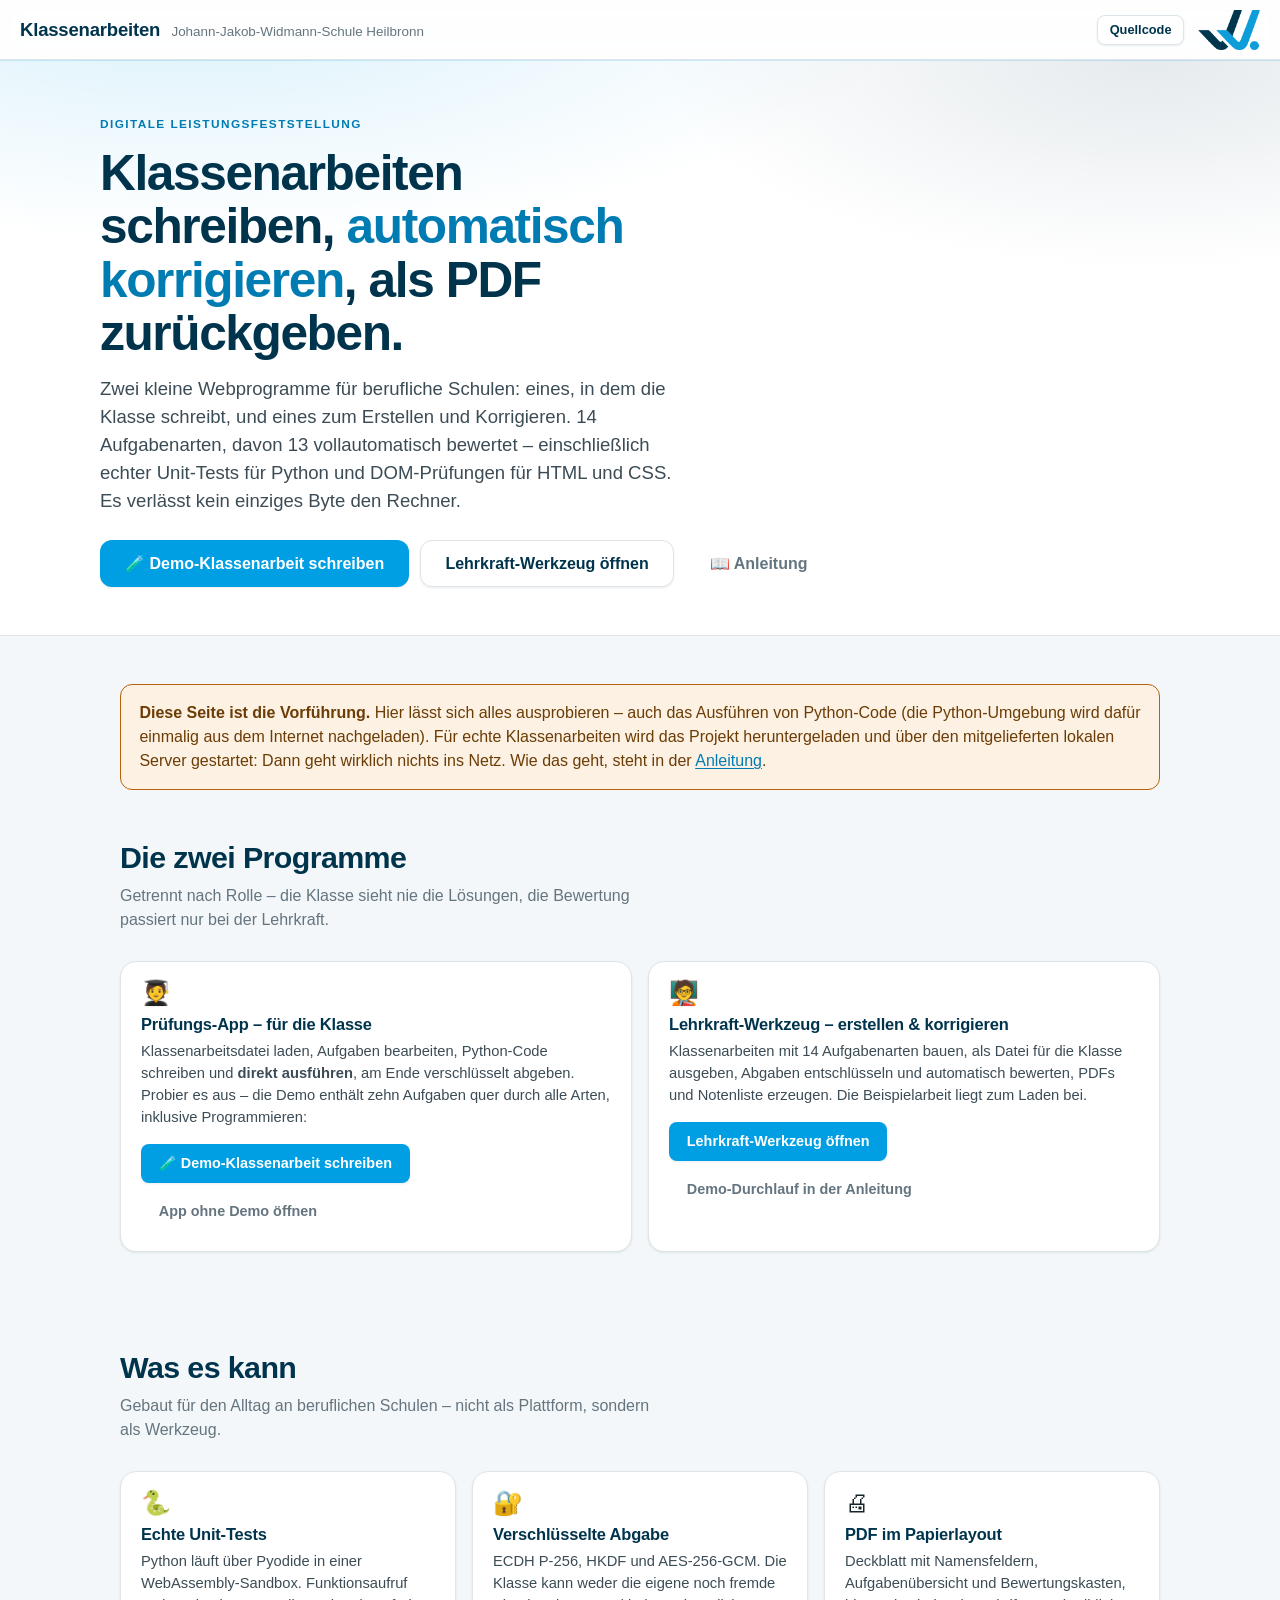
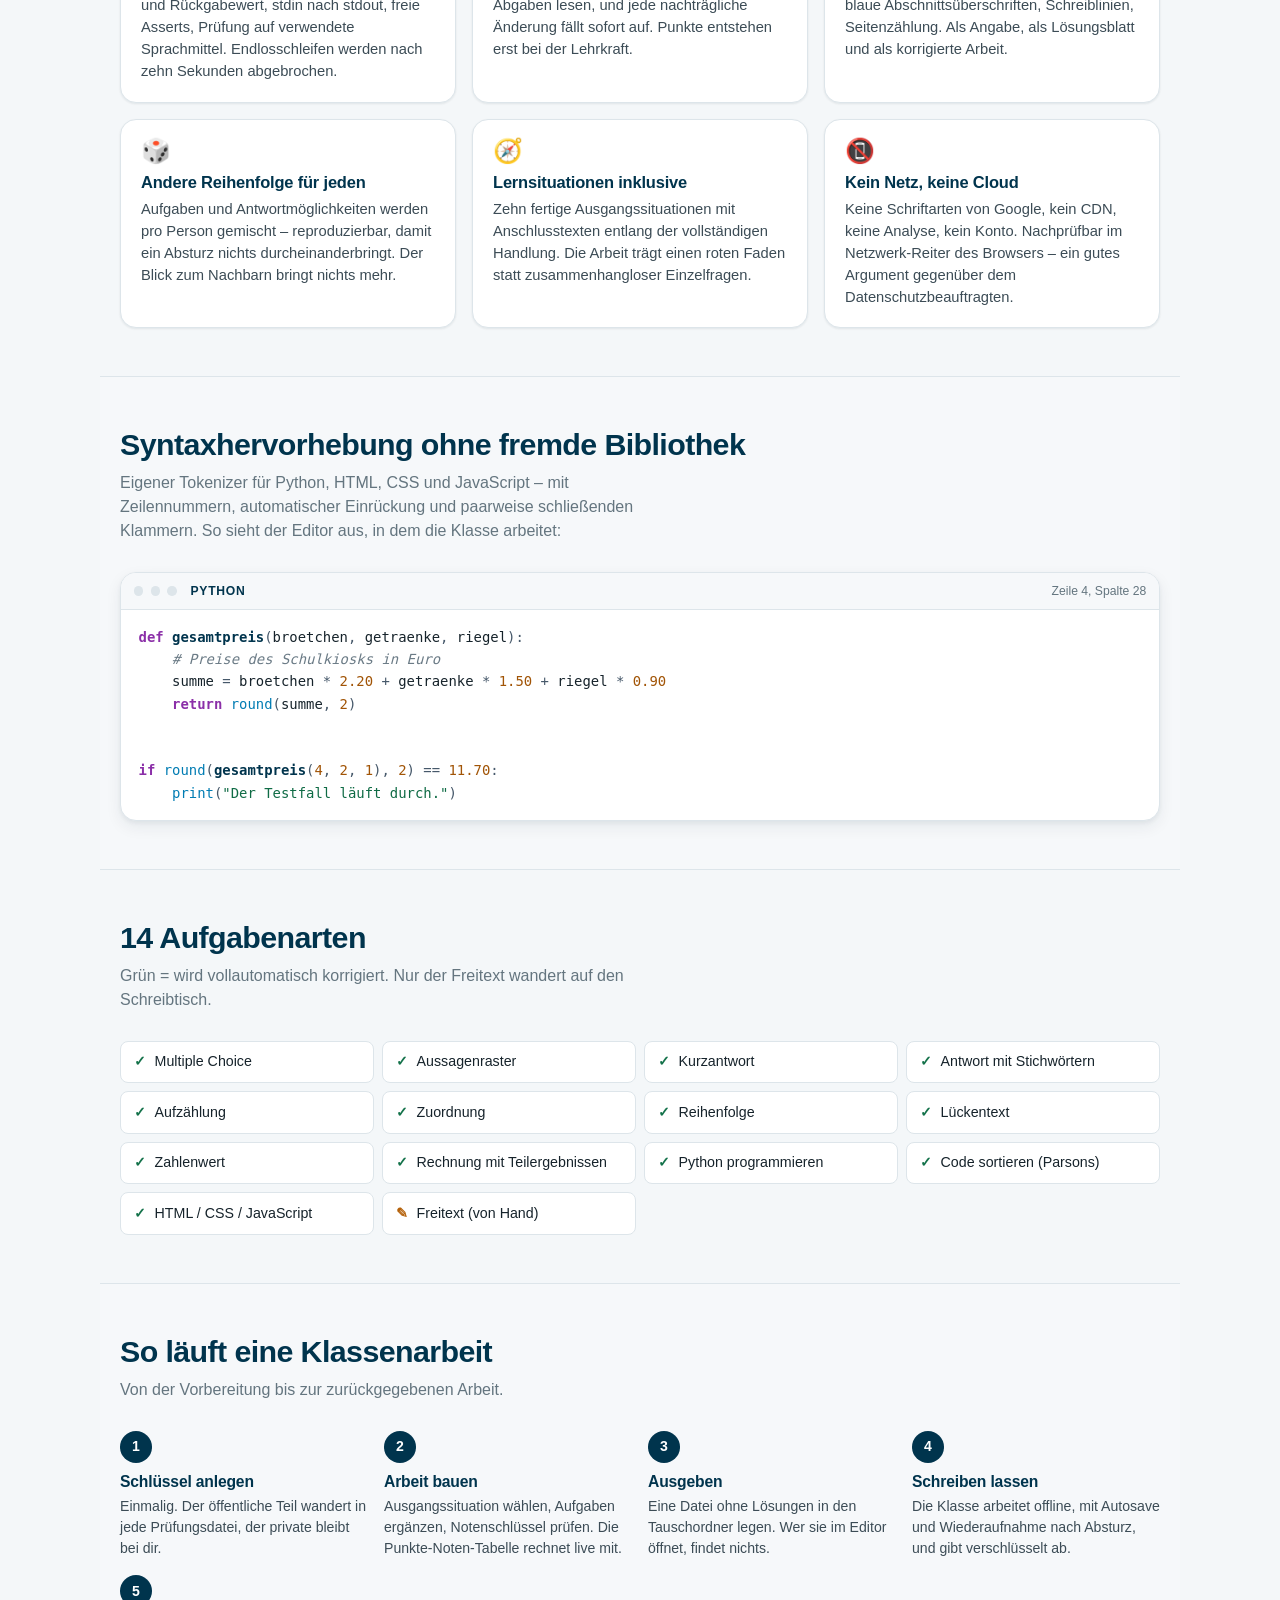
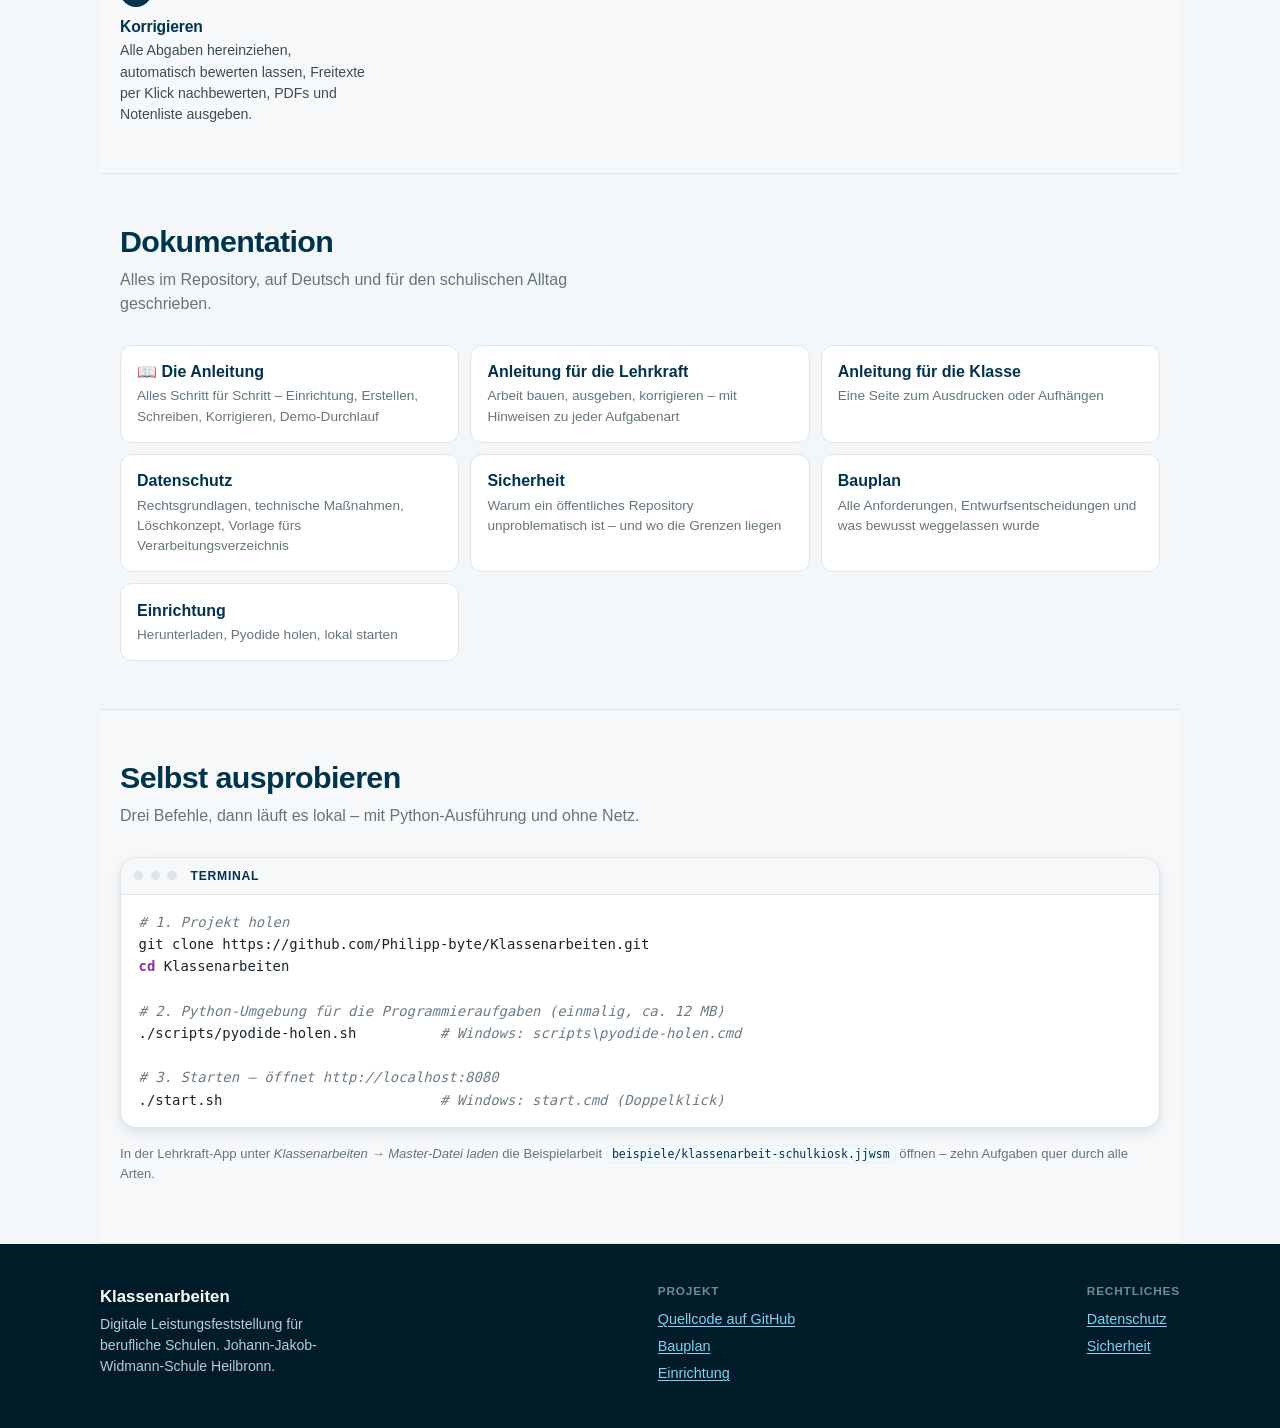
==== commit 290c8afa: "Demo-Modus, Pyodide-Fallback für die Vorführseite und Online-Anleitung Die Vorführseite zeigte die P" ====
--- a/index.html
+++ b/index.html
@@ -122,9 +122,9 @@
       Es verlässt kein einziges Byte den Rechner.
     </p>
     <div class="knoepfe">
-      <a class="btn gross" href="app/lehrer/">Lehrkraft-Werkzeug öffnen</a>
-      <a class="btn gross sekundaer" href="app/pruefung/">Prüfungs-App ansehen</a>
-      <a class="btn gross leise" href="#dokumentation">Dokumentation</a>
+      <a class="btn gross" href="app/pruefung/?demo=1">🧪 Demo-Klassenarbeit schreiben</a>
+      <a class="btn gross sekundaer" href="app/lehrer/">Lehrkraft-Werkzeug öffnen</a>
+      <a class="btn gross leise" href="anleitung.html">📖 Anleitung</a>
     </div>
   </div>
 </section>
@@ -132,11 +132,41 @@
 <section class="band">
   <div class="warnkasten">
     <strong>Diese Seite ist die Vorführung.</strong>
-    Für echte Klassenarbeiten wird das Projekt heruntergeladen und über den mitgelieferten
-    lokalen Server gestartet – dann geht wirklich nichts ins Netz, und die Python-Umgebung
-    steht zur Verfügung. Hier auf GitHub Pages lädt der Browser die Seite von GitHub;
-    eingegebene Daten bleiben zwar trotzdem im Browser, aber für den Unterricht gilt die
-    lokale Variante.
+    Hier lässt sich alles ausprobieren – auch das Ausführen von Python-Code (die
+    Python-Umgebung wird dafür einmalig aus dem Internet nachgeladen). Für echte
+    Klassenarbeiten wird das Projekt heruntergeladen und über den mitgelieferten lokalen
+    Server gestartet: Dann geht wirklich nichts ins Netz. Wie das geht, steht in der
+    <a href="anleitung.html">Anleitung</a>.
+  </div>
+</section>
+
+<section class="band" style="padding-top:0">
+  <h2>Die zwei Programme</h2>
+  <p class="unterzeile">Getrennt nach Rolle – die Klasse sieht nie die Lösungen, die Bewertung passiert nur bei der Lehrkraft.</p>
+  <div class="merkmale" style="grid-template-columns:repeat(auto-fit,minmax(320px,1fr))">
+    <div class="merkmal">
+      <span class="zeichen">🧑‍🎓</span>
+      <h3>Prüfungs-App – für die Klasse</h3>
+      <p style="margin-bottom:1rem">Klassenarbeitsdatei laden, Aufgaben bearbeiten, Python-Code
+         schreiben und <strong>direkt ausführen</strong>, am Ende verschlüsselt abgeben.
+         Probier es aus – die Demo enthält zehn Aufgaben quer durch alle Arten,
+         inklusive Programmieren:</p>
+      <div class="zeile" style="gap:.6rem;flex-wrap:wrap">
+        <a class="btn" href="app/pruefung/?demo=1">🧪 Demo-Klassenarbeit schreiben</a>
+        <a class="btn leise" href="app/pruefung/">App ohne Demo öffnen</a>
+      </div>
+    </div>
+    <div class="merkmal">
+      <span class="zeichen">🧑‍🏫</span>
+      <h3>Lehrkraft-Werkzeug – erstellen &amp; korrigieren</h3>
+      <p style="margin-bottom:1rem">Klassenarbeiten mit 14 Aufgabenarten bauen, als Datei für die
+         Klasse ausgeben, Abgaben entschlüsseln und automatisch bewerten, PDFs und
+         Notenliste erzeugen. Die Beispielarbeit liegt zum Laden bei.</p>
+      <div class="zeile" style="gap:.6rem;flex-wrap:wrap">
+        <a class="btn" href="app/lehrer/">Lehrkraft-Werkzeug öffnen</a>
+        <a class="btn leise" href="anleitung.html#demo">Demo-Durchlauf in der Anleitung</a>
+      </div>
+    </div>
   </div>
 </section>
 
@@ -261,6 +291,10 @@
   <h2>Dokumentation</h2>
   <p class="unterzeile">Alles im Repository, auf Deutsch und für den schulischen Alltag geschrieben.</p>
   <div class="doku-liste">
+    <a href="anleitung.html">
+      <div class="t">📖 Die Anleitung</div>
+      <div class="b">Alles Schritt für Schritt – Einrichtung, Erstellen, Schreiben, Korrigieren, Demo-Durchlauf</div>
+    </a>
     <a href="docs/anleitung-lehrkraft.md">
       <div class="t">Anleitung für die Lehrkraft</div>
       <div class="b">Arbeit bauen, ausgeben, korrigieren – mit Hinweisen zu jeder Aufgabenart</div>
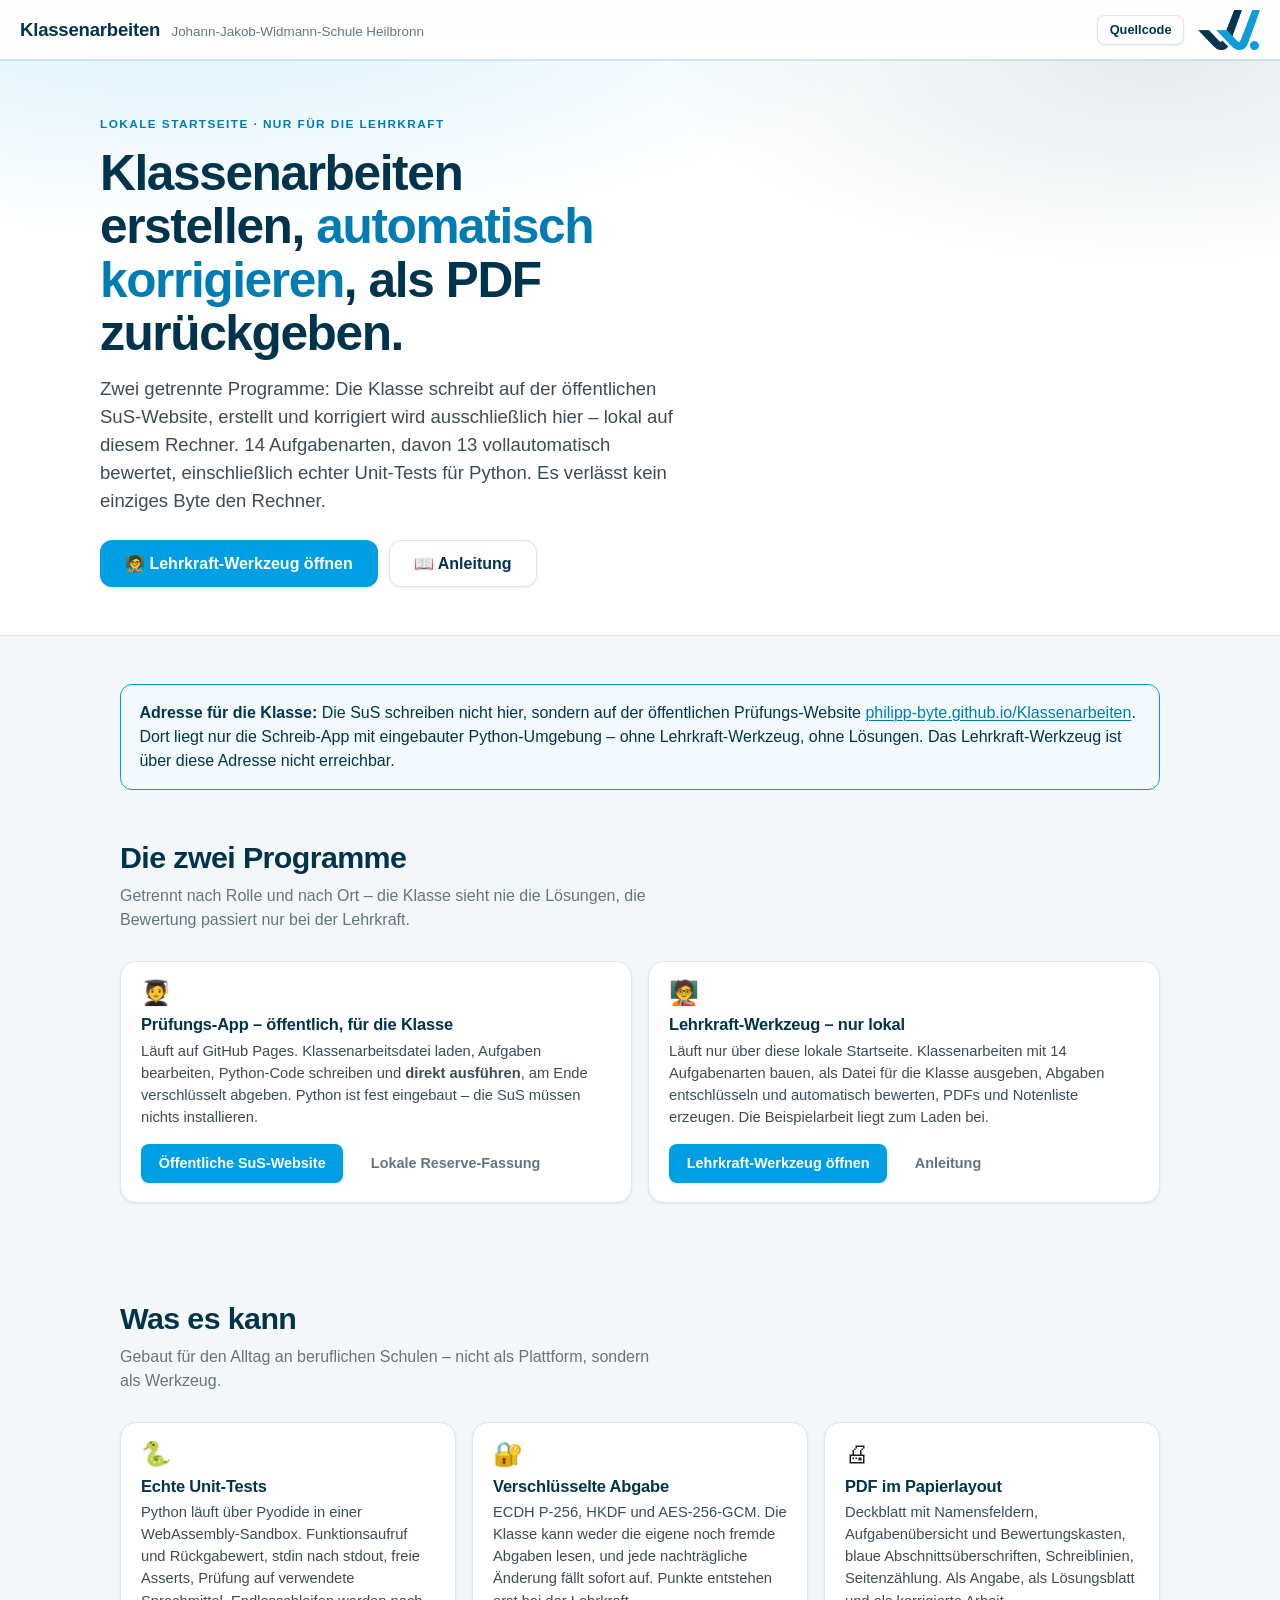
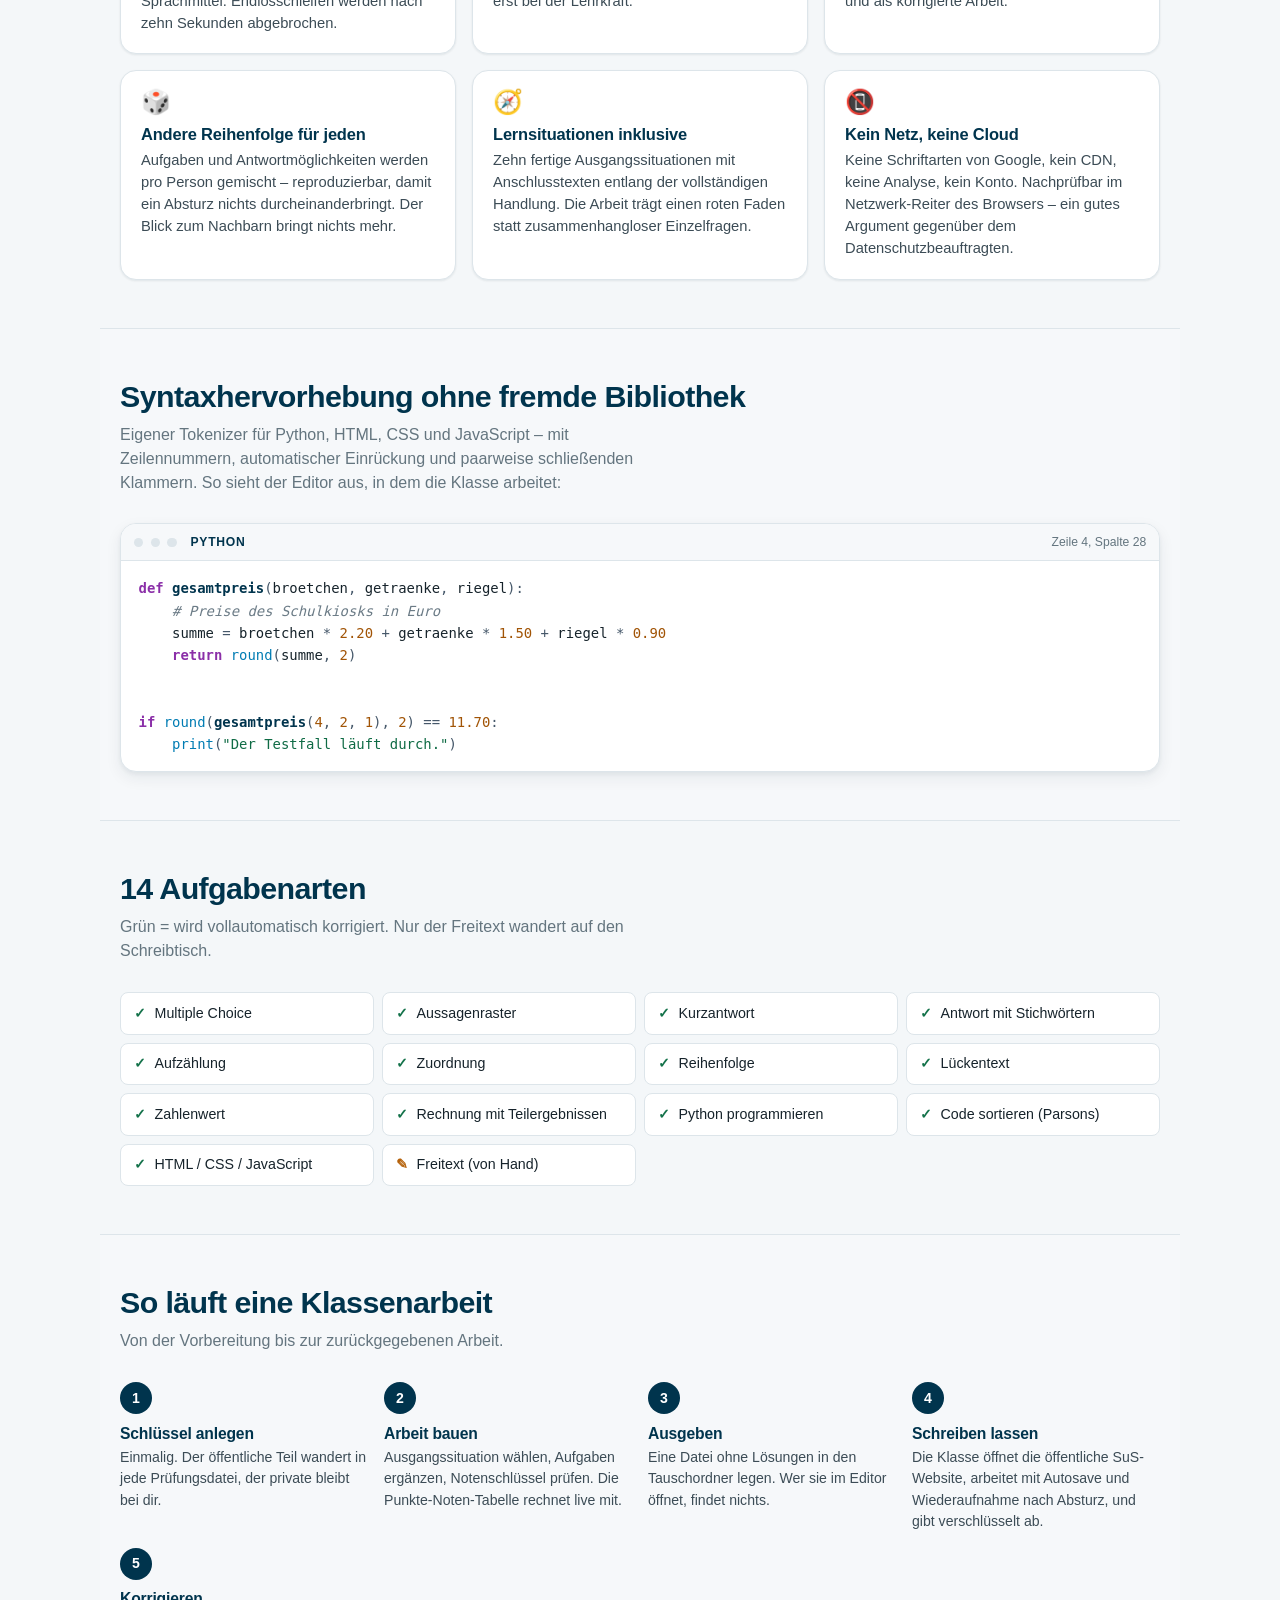
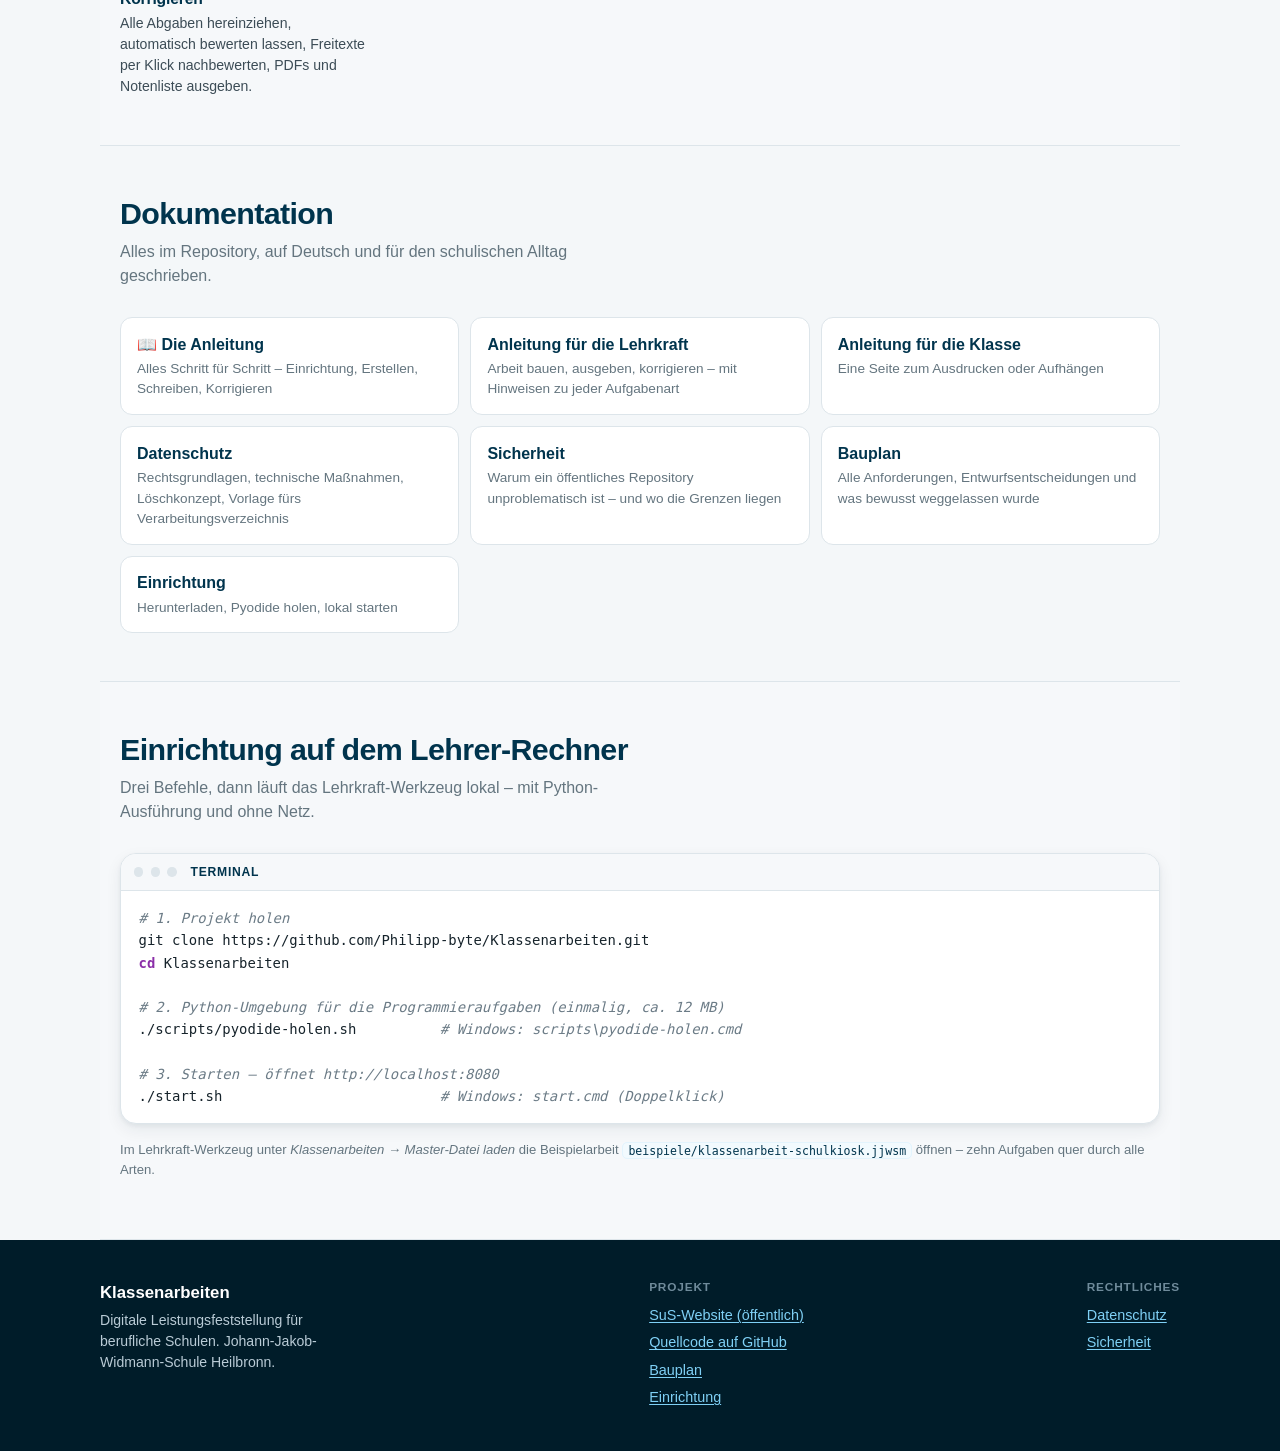
==== commit b3d36c1e: "Zwei getrennte Auslieferungen: SuS-App auf Pages, Lehrer-Werkzeug nur lokal - Pages-Workflow baut je" ====
--- a/index.html
+++ b/index.html
@@ -76,11 +76,11 @@
   .code-schau .punkt { width: .6rem; height: .6rem; border-radius: 50%; background: var(--grey-200); }
   .code-schau pre { margin: 0; padding: 1rem 1.1rem; overflow-x: auto; font-family: var(--mono); font-size: .86rem; line-height: 1.6; }
 
-  .warnkasten {
-    border: 1px solid var(--amber); background: var(--amber-100);
-    border-radius: var(--r); padding: 1rem 1.15rem; color: #6b3c05;
-  }
-  .warnkasten strong { color: #6b3c05; }
+  .hinweiskasten {
+    border: 1px solid var(--blue); background: var(--blue-050, #eaf7fd);
+    border-radius: var(--r); padding: 1rem 1.15rem; color: var(--navy);
+  }
+  .hinweiskasten code { word-break: break-all; }
 
   .fuss { background: var(--navy-900); color: #b9cbd6; padding: 2.5rem 1.25rem; }
   .fuss .inner { max-width: 1080px; margin: 0 auto; display: flex; gap: 2rem; flex-wrap: wrap; justify-content: space-between; }
@@ -113,58 +113,55 @@
 
 <section class="held">
   <div class="held-inhalt">
-    <div class="marke">Digitale Leistungsfeststellung</div>
-    <h1>Klassenarbeiten schreiben, <em>automatisch korrigieren</em>, als PDF zurückgeben.</h1>
+    <div class="marke">Lokale Startseite · nur für die Lehrkraft</div>
+    <h1>Klassenarbeiten erstellen, <em>automatisch korrigieren</em>, als PDF zurückgeben.</h1>
     <p class="vorspann">
-      Zwei kleine Webprogramme für berufliche Schulen: eines, in dem die Klasse schreibt,
-      und eines zum Erstellen und Korrigieren. 14 Aufgabenarten, davon 13 vollautomatisch
-      bewertet – einschließlich echter Unit-Tests für Python und DOM-Prüfungen für HTML und CSS.
-      Es verlässt kein einziges Byte den Rechner.
+      Zwei getrennte Programme: Die Klasse schreibt auf der öffentlichen SuS-Website,
+      erstellt und korrigiert wird ausschließlich hier – lokal auf diesem Rechner.
+      14 Aufgabenarten, davon 13 vollautomatisch bewertet, einschließlich echter
+      Unit-Tests für Python. Es verlässt kein einziges Byte den Rechner.
     </p>
     <div class="knoepfe">
-      <a class="btn gross" href="app/pruefung/?demo=1">🧪 Demo-Klassenarbeit schreiben</a>
-      <a class="btn gross sekundaer" href="app/lehrer/">Lehrkraft-Werkzeug öffnen</a>
-      <a class="btn gross leise" href="anleitung.html">📖 Anleitung</a>
+      <a class="btn gross" href="app/lehrer/">🧑‍🏫 Lehrkraft-Werkzeug öffnen</a>
+      <a class="btn gross sekundaer" href="anleitung.html">📖 Anleitung</a>
     </div>
   </div>
 </section>
 
 <section class="band">
-  <div class="warnkasten">
-    <strong>Diese Seite ist die Vorführung.</strong>
-    Hier lässt sich alles ausprobieren – auch das Ausführen von Python-Code (die
-    Python-Umgebung wird dafür einmalig aus dem Internet nachgeladen). Für echte
-    Klassenarbeiten wird das Projekt heruntergeladen und über den mitgelieferten lokalen
-    Server gestartet: Dann geht wirklich nichts ins Netz. Wie das geht, steht in der
-    <a href="anleitung.html">Anleitung</a>.
+  <div class="hinweiskasten">
+    <strong>Adresse für die Klasse:</strong>
+    Die SuS schreiben nicht hier, sondern auf der öffentlichen Prüfungs-Website
+    <a href="https://philipp-byte.github.io/Klassenarbeiten/">philipp-byte.github.io/Klassenarbeiten</a>.
+    Dort liegt nur die Schreib-App mit eingebauter Python-Umgebung – ohne Lehrkraft-Werkzeug,
+    ohne Lösungen. Das Lehrkraft-Werkzeug ist über diese Adresse nicht erreichbar.
   </div>
 </section>
 
 <section class="band" style="padding-top:0">
   <h2>Die zwei Programme</h2>
-  <p class="unterzeile">Getrennt nach Rolle – die Klasse sieht nie die Lösungen, die Bewertung passiert nur bei der Lehrkraft.</p>
+  <p class="unterzeile">Getrennt nach Rolle und nach Ort – die Klasse sieht nie die Lösungen, die Bewertung passiert nur bei der Lehrkraft.</p>
   <div class="merkmale" style="grid-template-columns:repeat(auto-fit,minmax(320px,1fr))">
     <div class="merkmal">
       <span class="zeichen">🧑‍🎓</span>
-      <h3>Prüfungs-App – für die Klasse</h3>
-      <p style="margin-bottom:1rem">Klassenarbeitsdatei laden, Aufgaben bearbeiten, Python-Code
-         schreiben und <strong>direkt ausführen</strong>, am Ende verschlüsselt abgeben.
-         Probier es aus – die Demo enthält zehn Aufgaben quer durch alle Arten,
-         inklusive Programmieren:</p>
+      <h3>Prüfungs-App – öffentlich, für die Klasse</h3>
+      <p style="margin-bottom:1rem">Läuft auf GitHub Pages. Klassenarbeitsdatei laden, Aufgaben
+         bearbeiten, Python-Code schreiben und <strong>direkt ausführen</strong>, am Ende
+         verschlüsselt abgeben. Python ist fest eingebaut – die SuS müssen nichts installieren.</p>
       <div class="zeile" style="gap:.6rem;flex-wrap:wrap">
-        <a class="btn" href="app/pruefung/?demo=1">🧪 Demo-Klassenarbeit schreiben</a>
-        <a class="btn leise" href="app/pruefung/">App ohne Demo öffnen</a>
+        <a class="btn" href="https://philipp-byte.github.io/Klassenarbeiten/">Öffentliche SuS-Website</a>
+        <a class="btn leise" href="app/pruefung/">Lokale Reserve-Fassung</a>
       </div>
     </div>
     <div class="merkmal">
       <span class="zeichen">🧑‍🏫</span>
-      <h3>Lehrkraft-Werkzeug – erstellen &amp; korrigieren</h3>
-      <p style="margin-bottom:1rem">Klassenarbeiten mit 14 Aufgabenarten bauen, als Datei für die
-         Klasse ausgeben, Abgaben entschlüsseln und automatisch bewerten, PDFs und
-         Notenliste erzeugen. Die Beispielarbeit liegt zum Laden bei.</p>
+      <h3>Lehrkraft-Werkzeug – nur lokal</h3>
+      <p style="margin-bottom:1rem">Läuft nur über diese lokale Startseite. Klassenarbeiten mit
+         14 Aufgabenarten bauen, als Datei für die Klasse ausgeben, Abgaben entschlüsseln und
+         automatisch bewerten, PDFs und Notenliste erzeugen. Die Beispielarbeit liegt zum Laden bei.</p>
       <div class="zeile" style="gap:.6rem;flex-wrap:wrap">
         <a class="btn" href="app/lehrer/">Lehrkraft-Werkzeug öffnen</a>
-        <a class="btn leise" href="anleitung.html#demo">Demo-Durchlauf in der Anleitung</a>
+        <a class="btn leise" href="anleitung.html">Anleitung</a>
       </div>
     </div>
   </div>
@@ -278,7 +275,8 @@
     </div>
     <div>
       <h3>Schreiben lassen</h3>
-      <p>Die Klasse arbeitet offline, mit Autosave und Wiederaufnahme nach Absturz, und gibt verschlüsselt ab.</p>
+      <p>Die Klasse öffnet die öffentliche SuS-Website, arbeitet mit Autosave und Wiederaufnahme
+         nach Absturz, und gibt verschlüsselt ab.</p>
     </div>
     <div>
       <h3>Korrigieren</h3>
@@ -293,7 +291,7 @@
   <div class="doku-liste">
     <a href="anleitung.html">
       <div class="t">📖 Die Anleitung</div>
-      <div class="b">Alles Schritt für Schritt – Einrichtung, Erstellen, Schreiben, Korrigieren, Demo-Durchlauf</div>
+      <div class="b">Alles Schritt für Schritt – Einrichtung, Erstellen, Schreiben, Korrigieren</div>
     </a>
     <a href="docs/anleitung-lehrkraft.md">
       <div class="t">Anleitung für die Lehrkraft</div>
@@ -323,8 +321,8 @@
 </section>
 
 <section class="band band-grau">
-  <h2>Selbst ausprobieren</h2>
-  <p class="unterzeile">Drei Befehle, dann läuft es lokal – mit Python-Ausführung und ohne Netz.</p>
+  <h2>Einrichtung auf dem Lehrer-Rechner</h2>
+  <p class="unterzeile">Drei Befehle, dann läuft das Lehrkraft-Werkzeug lokal – mit Python-Ausführung und ohne Netz.</p>
   <div class="code-schau">
     <div class="leiste">
       <span class="punkt"></span><span class="punkt"></span><span class="punkt"></span>
@@ -341,7 +339,7 @@
 ./start.sh                          <span class="t-kommentar"># Windows: start.cmd (Doppelklick)</span></code></pre>
   </div>
   <p class="klein grau" style="margin-top:1rem">
-    In der Lehrkraft-App unter <em>Klassenarbeiten → Master-Datei laden</em> die Beispielarbeit
+    Im Lehrkraft-Werkzeug unter <em>Klassenarbeiten → Master-Datei laden</em> die Beispielarbeit
     <code>beispiele/klassenarbeit-schulkiosk.jjwsm</code> öffnen – zehn Aufgaben quer durch alle Arten.
   </p>
 </section>
@@ -358,6 +356,7 @@
     <div>
       <h4>Projekt</h4>
       <ul>
+        <li><a href="https://philipp-byte.github.io/Klassenarbeiten/">SuS-Website (öffentlich)</a></li>
         <li><a href="https://github.com/Philipp-byte/Klassenarbeiten">Quellcode auf GitHub</a></li>
         <li><a href="BAUPLAN.md">Bauplan</a></li>
         <li><a href="README.md">Einrichtung</a></li>
